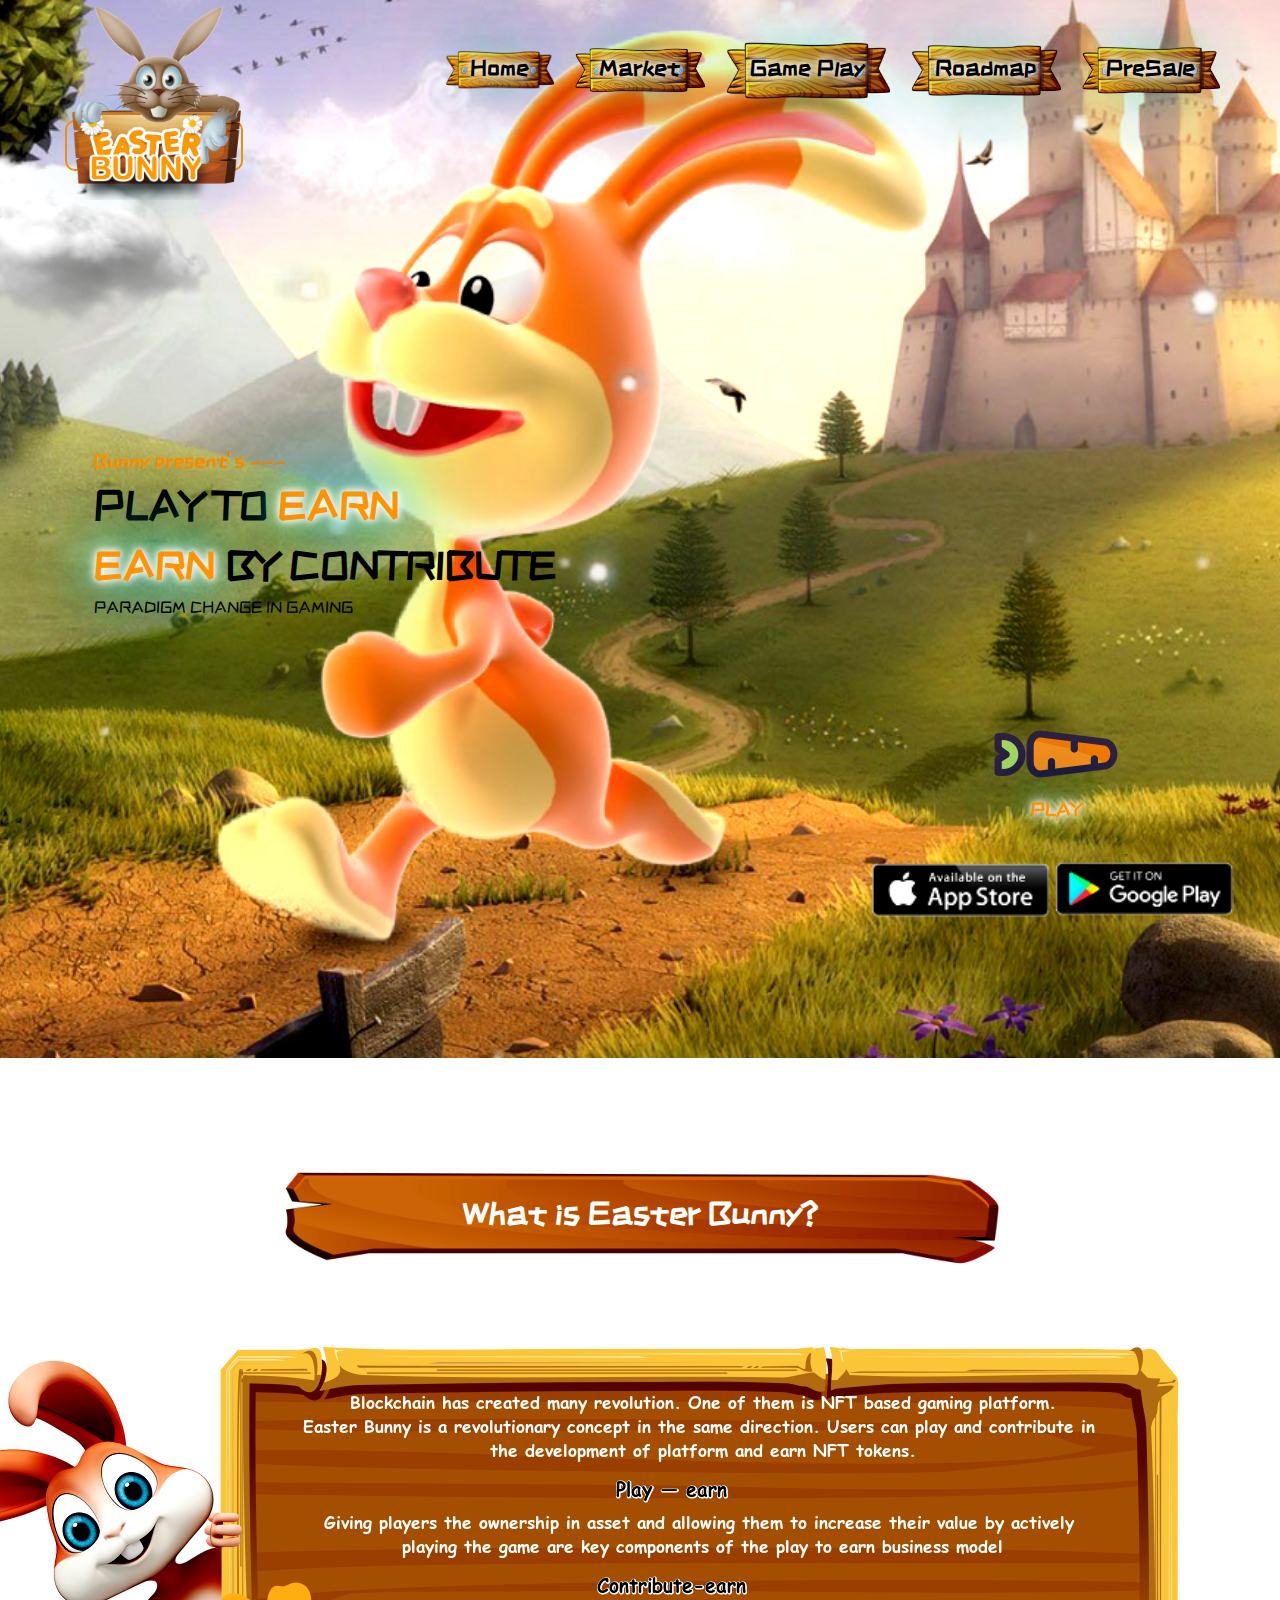
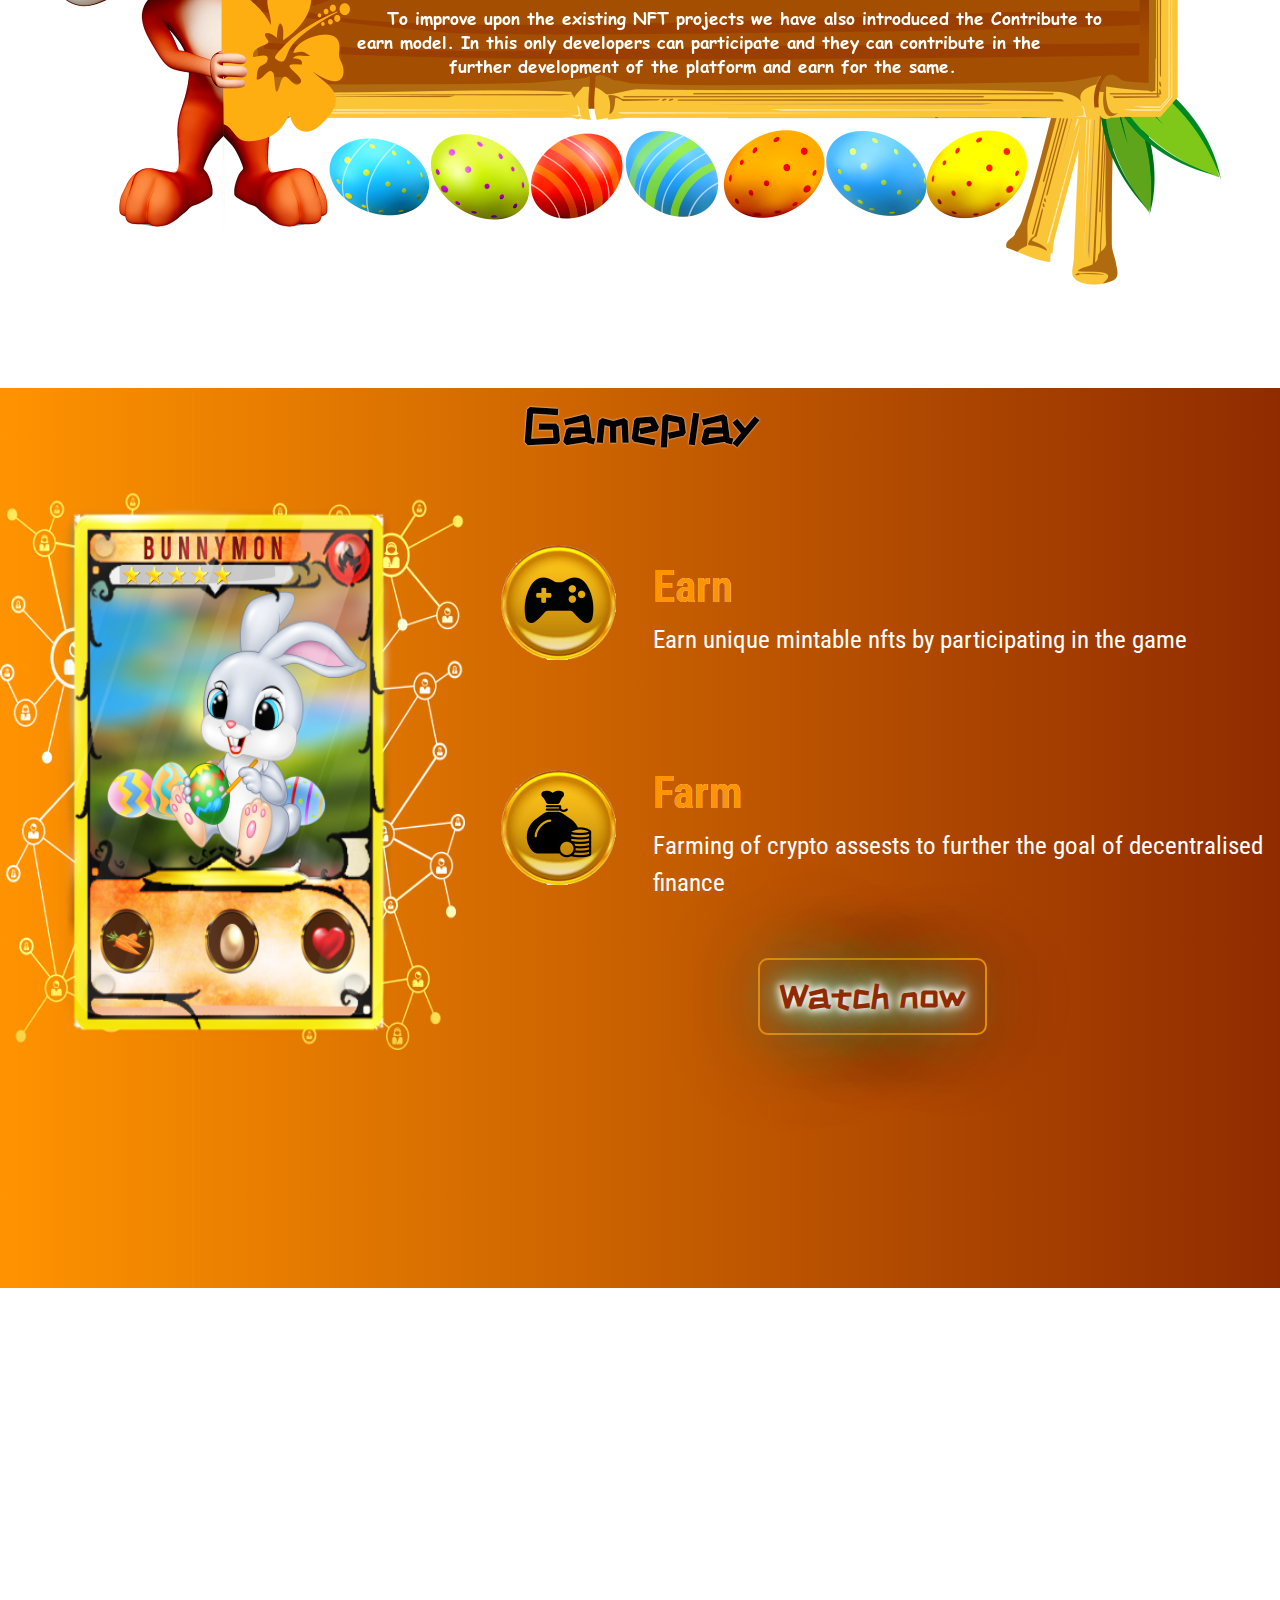
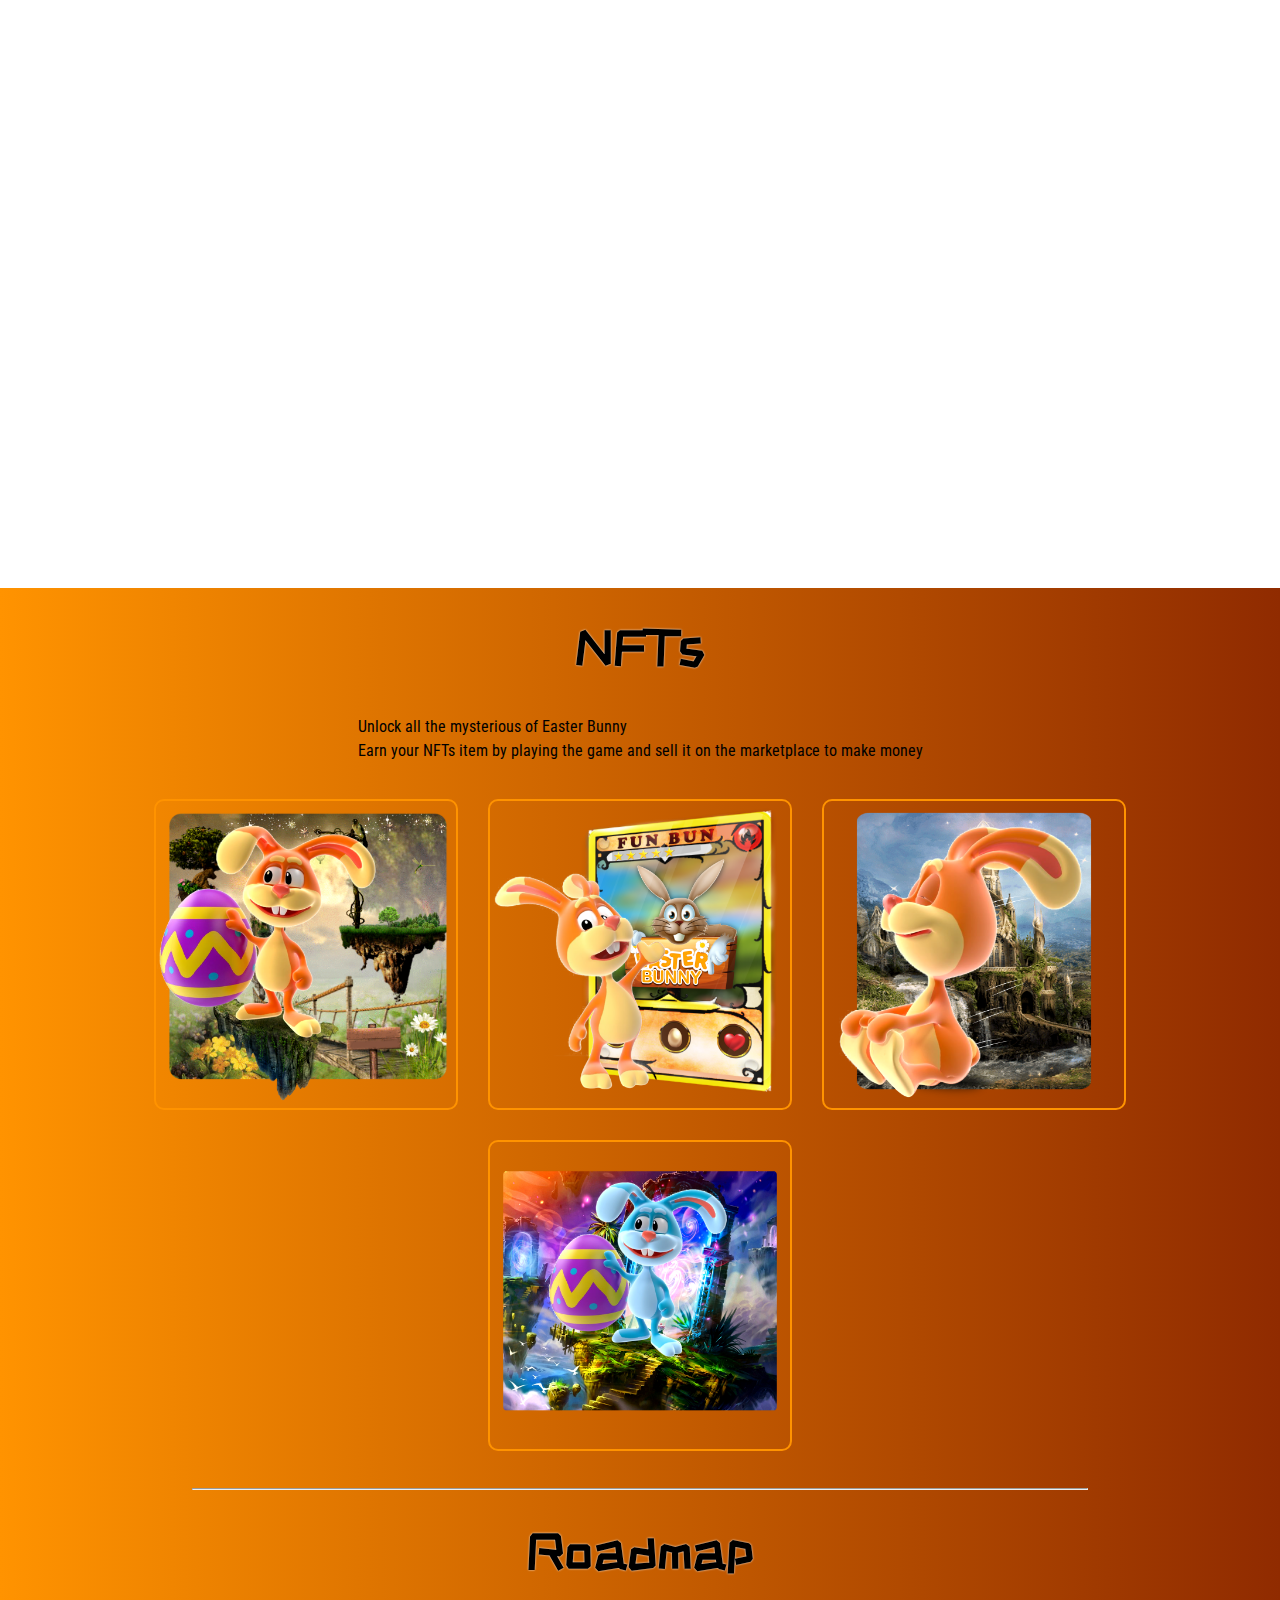
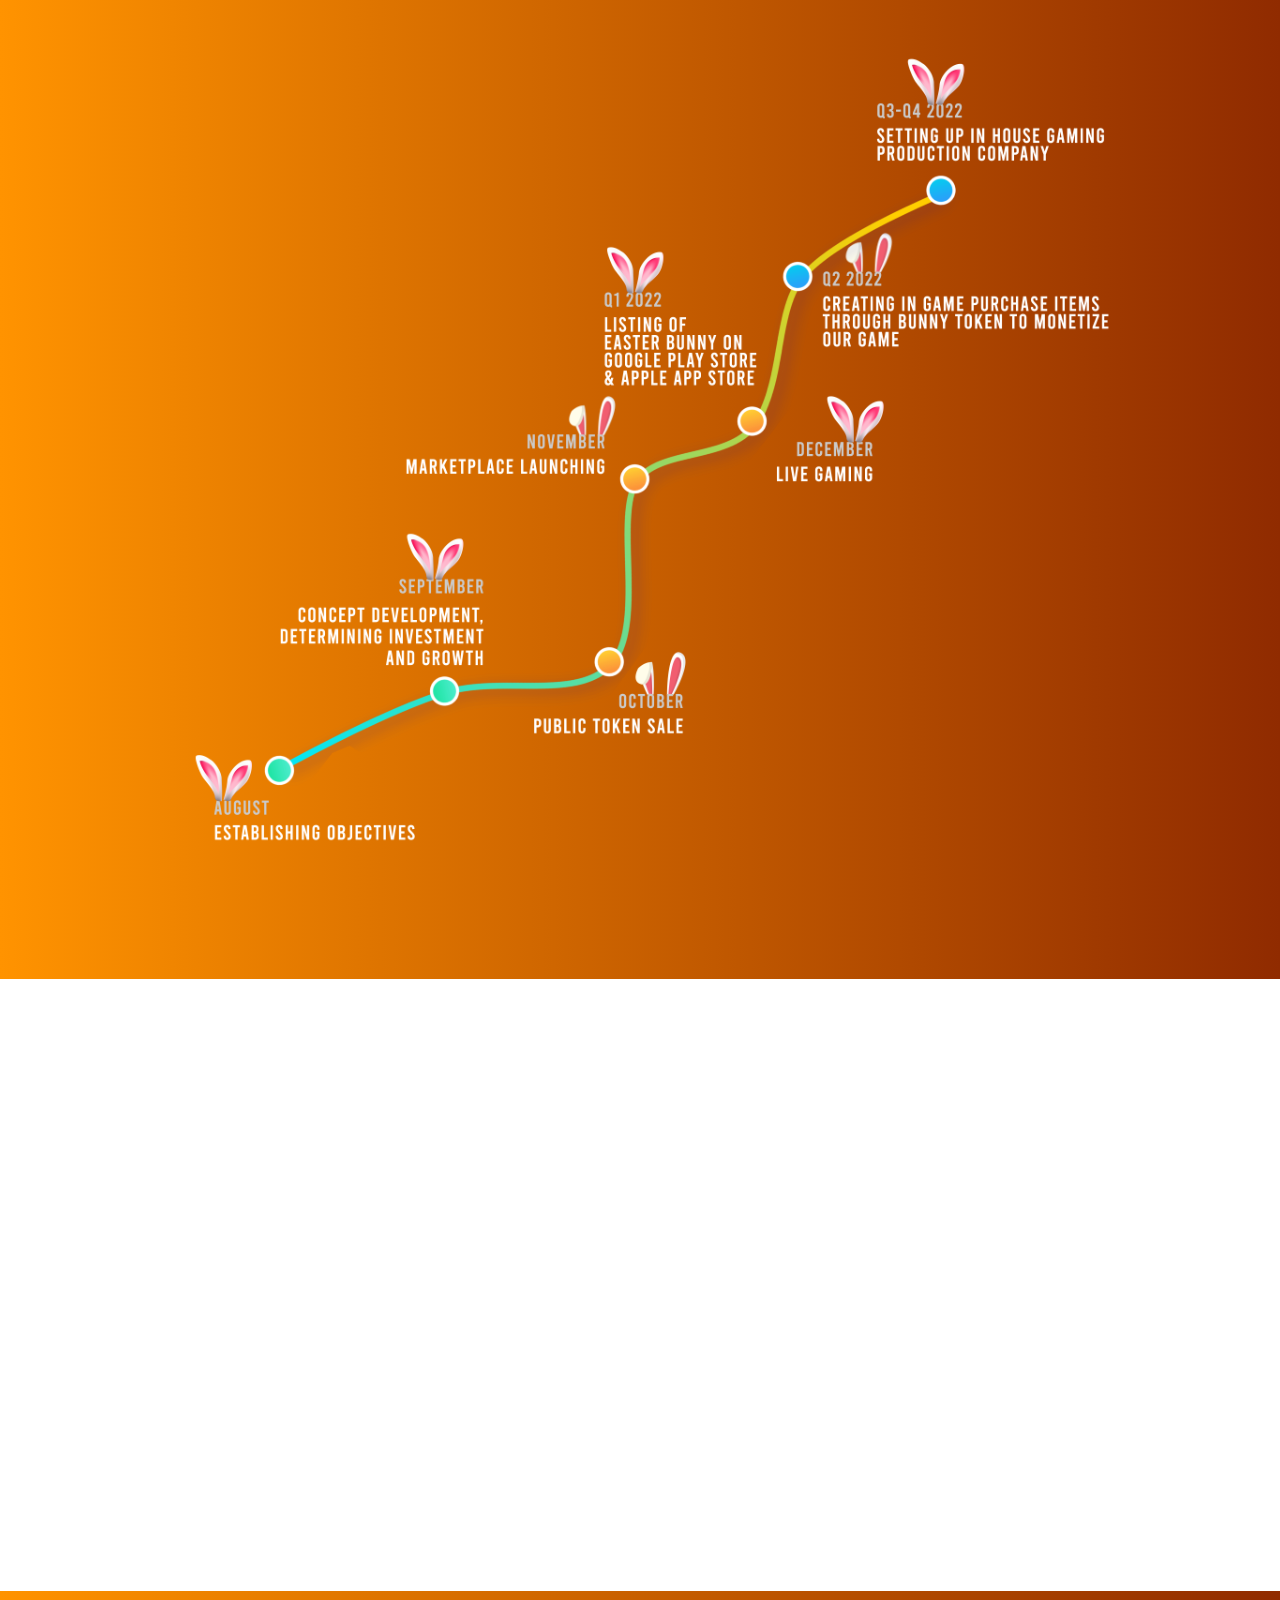
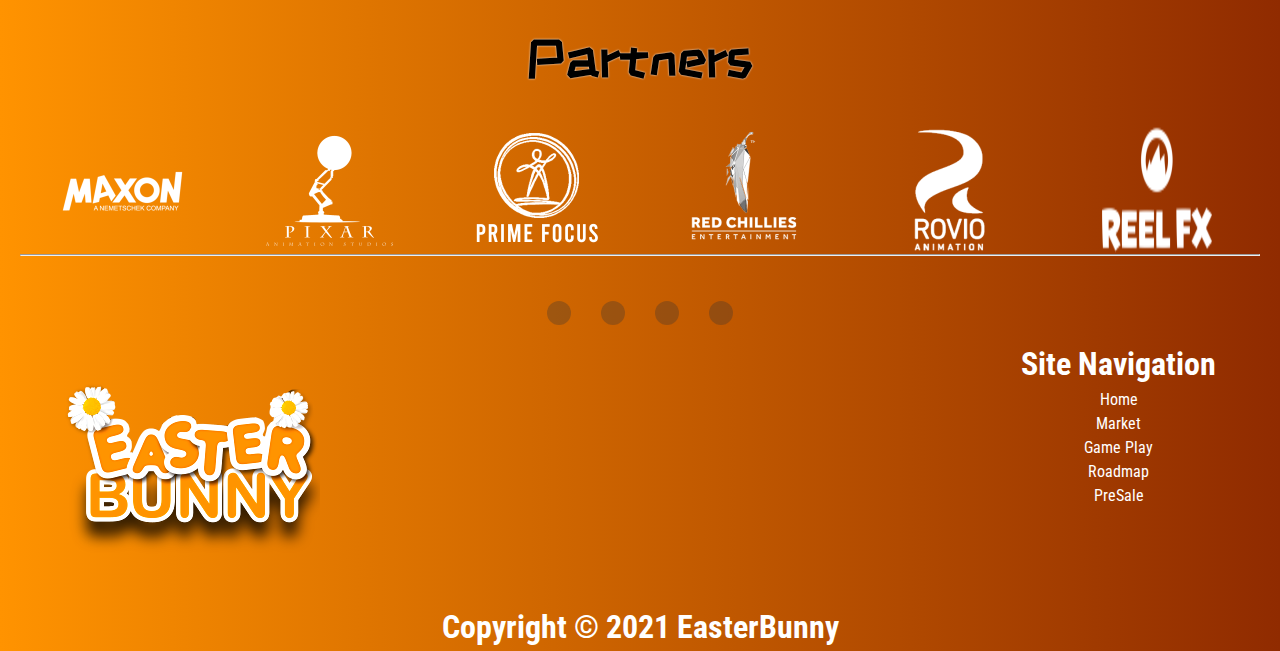
==== index.html @ 3f5f2f26 "video ilnk" ====
<!DOCTYPE html>
<html lang="en">
  <head>
    <meta charset="UTF-8" />
    <meta http-equiv="X-UA-Compatible" content="IE=edge" />
    <meta name="viewport" content="width=device-width, initial-scale=1.0" />
    <title>Easter Bunny | easterbunny.game</title>
    <link
      rel="stylesheet"
      href="https://cdnjs.cloudflare.com/ajax/libs/font-awesome/5.14.0/css/all.min.css"
      integrity="sha512-1PKOgIY59xJ8Co8+NE6FZ+LOAZKjy+KY8iq0G4B3CyeY6wYHN3yt9PW0XpSriVlkMXe40PTKnXrLnZ9+fkDaog=="
      crossorigin="anonymous"
    />
    <link
      rel="shortcut icon"
      href="./img/logo/32x32 new.png"
      type="image/x-icon"
    />
    <link rel="stylesheet" href="./css/style.css?v=1.0.0.7" />
    <link rel="stylesheet" href="./css/sliderstyle.css?v=1.0.5" />
    <!-- <link
      rel="stylesheet"
      href="https://cdnjs.cloudflare.com/ajax/libs/slick-carousel/1.6.0/slick.min.css"
    /> -->
  </head>
  <body>
    <!-- <header> -->

    <div class="video-popup-1" id="video-popup">
      <!-- <video id="trail-video" width="100%" height="100%" controls>
        <source
          src="https://res.cloudinary.com/easterbunny/video/upload/v1631270429/easter%20bunny%20img/img/Trailer_With_Music-1_cg387u.mp4"
          type="video/mp4"
        />
  
        Your browser does not support the video tag.
      </video> -->
      <iframe
        width="800"
        height="450"
        src="https://www.youtube.com/embed/wCvYuS9Nz1E"
        title="YouTube video player"
        frameborder="0"
        allow="accelerometer; autoplay; clipboard-write; encrypted-media; gyroscope; picture-in-picture"
        allowfullscreen
      ></iframe>
      <div class="close" onclick="closevideo()">x</div>
    </div>
    <header class="bg-img">
      <div class="container-fluid">
        <div id="navbar" class="navbar top">
          <h1 class="logo">
            <a href="index.html" style="color: transparent">
              <span class="text-primary"></span>EASTER BUNNY
              <img src="./img/logo/256x256 new.png" alt="EASTER BUNNY" />
            </a>
          </h1>
          <a href="javascript:void(0);" class="nav-open" onclick="navswitch()">
            <i id="fa-bars" class="fa fa-bars fa-2x"></i>
            <i id="fa-times" class="fas fa-times fa-2x"></i>
          </a>

          <nav id="nav">
            <ul>
              <li>
                <img
                  class="btn-img-fix"
                  src="./img/Button  256x128.png"
                  alt=""
                />
                <a href="#home">Home</a>
              </li>
              <li>
                <img
                  class="btn-img-fix"
                  src="./img/Button  256x128.png"
                  alt=""
                /><a href="#market" onclick="startsoon()">Market</a>
              </li>
              <li>
                <img
                  class="btn-img-fix"
                  src="./img/Button  256x128.png"
                  alt=""
                />
                <a href="#gameplay">Game Play</a>
              </li>
              <li>
                <img
                  class="btn-img-fix"
                  src="./img/Button  256x128.png"
                  alt=""
                /><a href="#roadmap">Roadmap</a>
              </li>
              <li>
                <img
                  class="btn-img-fix"
                  src="./img/Button  256x128.png"
                  alt=""
                /><a href="#presale" onclick="startsoon()">PreSale</a>
              </li>
            </ul>
          </nav>
          <div class="wallet-btn" id="wallet-btn" onclick="startsoon()">
            <div class="btn">Connect Wallet</div>
          </div>
        </div>
      </div>

      <div class="hero">
        <div class="row hero-row">
          <div class="left-hero">
            <h3>Bunny present' s ---</h3>
            <h1>
              Play to
              <span class="glow">earn</span>
            </h1>
            <h1>
              <span class="glow">earn</span>
              by Contribute
            </h1>
            <p>Paradigm change in gaming</p>
          </div>
          <div class="right-hero col" onclick="startsoon()">
            <div class="hero-btn btn-s glow">
              <img class="b-effect" src="./img/gajar button4.png" alt="" />
              <h3 class="b-effect-text">PLAY</h3>
            </div>
          </div>
        </div>
        <div class="sponsors"></div>
      </div>
    </header>
    <main>
      <div class="col nft-display">
        <div class="right-display-container">
          <div class="right-display">
            <h1>What is Easter Bunny?</h1>
          </div>
        </div>

        <div class="left-display-container">
          <img src="./img/bgboard/640x1300.png" alt="" />
          <div class="left-display col m-container">
            <h3>
              Blockchain has created many revolution. One of them is NFT based
              gaming platform. <br />
              Easter Bunny is a revolutionary concept in the same direction.
              Users can play and contribute in the development of platform and
              earn NFT tokens.
            </h3>
            <h2>Play — earn</h2>
            <h3>
              Giving players the ownership in asset and allowing them to
              increase their value by actively playing the game are key
              components of the play to earn business model
            </h3>
            <h2>Contribute-earn</h2>
            <h3>
              To improve upon the existing NFT projects we have also introduced
              the Contribute to earn model. In this only developers can
              participate and they can contribute in the further development of
              the platform and earn for the same.
            </h3>
          </div>
        </div>
      </div>

      <div class="gameplay" id="gameplay">
        <div class="col">
          <h1 class="text-center">Gameplay</h1>

          <div class="row jc-space-center">
            <img src="./img/nft1.png" alt="" class="left-gameplay" />
            <div class="gamerules">
              <div class="card">
                <div class="row ai-center">
                  <div class="icon">
                    <img src="./img/button game.png" alt="" />
                  </div>
                  <div class="col">
                    <div class="heading">Earn</div>
                    <div class="para">
                      Earn unique mintable nfts by participating in the game
                    </div>
                  </div>
                </div>
              </div>
              <div class="card">
                <div class="row ai-center">
                  <div class="icon">
                    <img src="./img/Button money.png" alt="" />
                  </div>
                  <div class="col">
                    <div class="heading">Farm</div>
                    <div class="para">
                      Farming of crypto assests to further the goal of
                      decentralised finance
                    </div>
                  </div>
                </div>
              </div>

              <div class="watch-now-video" onclick="startvideo()">
                <div
                  href="index.html"
                  target="_blank"
                  rel="noopener noreferrer"
                  class="readmore btn"
                >
                  <i class="far fa-play-circle"></i> Watch now
                </div>
              </div>
            </div>
          </div>
        </div>
      </div>
      <div class="bunnyworld">
        <div class="bg-img3"></div>
        <div class="bunnycontent"></div>
        <div class="bunnycontent2"></div>
      </div>

      <div class="bunnyworld slide-row">
        <div class="content">
          <h1 class="text-center">NFTs</h1>
          <p>Unlock all the mysterious of Easter Bunny</p>
          <p>
            Earn your NFTs item by playing the game and sell it on the
            marketplace to make money
          </p>
        </div>
        <div class="slider">
          <div class="slide">
            <div class="slide-card">
              <div class="single-card">
                <img src="./img/bunny gif 512x512.png" alt="" />
                <div class="card-content">
                  <h2>Name: <span>?</span></h2>
                  <h3>Speciality: <span>?</span></h3>
                  <h3>ID: <span>?</span></h3>
                  <h1>Price: <span>?</span></h1>
                </div>
              </div>
              <div class="single-card">
                <img src="./img/sl2.png" alt="" />
                <div class="card-content">
                  <h2>Name: <span>?</span></h2>
                  <h3>Speciality: <span>?</span></h3>
                  <h3>ID: <span>?</span></h3>
                  <h1>Price: <span>?</span></h1>
                </div>
              </div>
              <div class="single-card">
                <img src="./img/512x512 2.png" alt="" />
                <div class="card-content">
                  <h2>Name: <span>?</span></h2>
                  <h3>Speciality: <span>?</span></h3>
                  <h3>ID: <span>?</span></h3>
                  <h1>Price: <span>?</span></h1>
                </div>
              </div>
              <div class="single-card">
                <img src="./img/512x512 nft bunny.png" alt="" />
                <div class="card-content">
                  <h2>Name: <span>?</span></h2>
                  <h3>Speciality: <span>?</span></h3>
                  <h3>ID: <span>?</span></h3>
                  <h1>Price: <span>?</span></h1>
                </div>
              </div>
            </div>
          </div>
        </div>
      </div>

      <div class="roadmap" id="roadmap">
        <hr />
        <br />
        <h1 class="text-center">Roadmap</h1>
        <img src="./img//partner/Roadmap.png" alt="" />
      </div>
    </main>
    <footer>
      <div class="bg-img4"></div>

      <div class="col">
        <div class="partners">
          <h1 class="text-center">Partners</h1>
          <div class="partner-logo">
            <!-- <img src="./img/partner/Animoca 128x128.png" alt="" /> -->
            <!-- <img src="./img/partner/disney 128x128.png" alt="" /> -->
            <!-- <img src="./img/partner/128x128 cartoon network.png" alt="" /> -->
            <img src="./img/partner/128x128 maxon.png" alt="" />
            <img src="./img/partner/128x128 pixar.png" alt="" />
            <img src="./img/partner/128x128 prime focus.png" alt="" />
            <img src="./img/partner/128x128 red chillies.png" alt="" />
            <img src="./img/partner/rovio animation 128x128.png" alt="" />
            <img src="./img/partner/reelfx 128x64.png" alt="" />
          </div>
          <hr />
        </div>
        <div class="social-media row">
          <a
            href="https://twitter.com/EasterBunnyNFT"
            target="_blank"
            rel="noopener noreferrer"
            ><i class="fab fa-2x fa-twitter"></i
          ></a>
          <a
            href="https://t.me/joinchat/ZpvEsgDvkIthYmNh"
            target="_blank"
            rel="noopener noreferrer"
            ><i class="fab fa-2x fa-telegram-plane"></i
          ></a>
          <a
            href="https://github.com/BunnyEaster"
            target="_blank"
            rel="noopener noreferrer"
            ><i class="fab fa-2x fa-github-alt"></i
          ></a>
          <a
            href="https://medium.com/@easterbunnynft"
            target="_blank"
            rel="noopener noreferrer"
            ><i class="fab fa-2x fa-medium-m"></i
          ></a>
        </div>
        <div class="row footer-row">
          <div class="logo-footer">
            <img src="./img/logo/256x256 text.png" alt="" />
          </div>
          <div class="navigation-links">
            <h1>Site Navigation</h1>
            <ul class="col-nav">
              <li>
                <a href="#home">Home</a>
              </li>
              <li><a href="#market">Market</a></li>
              <li><a href="#gameplay">Game Play</a></li>
              <li><a href="#roadmap">Roadmap</a></li>
              <li><a href="#presale">PreSale</a></li>
            </ul>
          </div>
        </div>

        <div class="copyright">
          <h1>Copyright &copy; 2021 EasterBunny</h1>
        </div>
      </div>
    </footer>
    <div class="preloader">
      <div class="logo">
        <img src="./img/logo/256x256 new.png" alt="EASTER BUNNY" />
      </div>
      <p class="loader"></p>
    </div>
    <div class="coming-soon" id="comingsoon">
      <!-- <div class="img-soon"> -->
      <img src="./img/bgboard/512x148.png" alt="" class="coming-img" />
      <div class="close" id="closesoon" onclick="closeSoon()">x</div>
      <!-- </div> -->
      <h2>COMING SOON</h2>
    </div>

    <script src="https://cdnjs.cloudflare.com/ajax/libs/jquery/3.1.0/jquery.min.js"></script>
    <!-- <script src="https://cdnjs.cloudflare.com/ajax/libs/slick-carousel/1.6.0/slick.min.js"></script> -->
    <script src="./js/main.js"></script>
  </body>
</html>
---- css/style.css ----
@import url("https://fonts.googleapis.com/css2?family=DM+Sans:wght@400;500;700&display=swap");
/* @import url("https://fonts.googleapis.com/css2?family=Allison&display=swap"); */
@import url("https://fonts.googleapis.com/css2?family=ZCOOL+KuaiLe&display=swap");
@import url("https://fonts.googleapis.com/css2?family=Roboto+Condensed:ital,wght@0,300;0,400;0,700;1,300;1,400;1,700&display=swap");
/* @import url("https://fonts.googleapis.com/css2?family=Amatic+SC&display=swap"); */
/* @import url("https://fonts.googleapis.com/css2?family=Rampart+One&display=swap"); */
:root {
  --text1: #2b2a29;
  --bgtext1: rgb(230, 0, 122);
  --bgwhite: white;
  --text-black: #2b2a29;
  --dark-purple: #320a28ff;
  --red-purple: #e6007aff;
  --rosewood: #540804ff;
  --usafa-blue: #26547cff;
  --usafa-blue-light: #306390ff;
  --cambridge-blue: #a2c5acff;
  --light-gray: #d3d5d4ff;
  --sea-green-crayola: rgb(35, 240, 199);
  --header-bg: white;
  --text-color: #333;
  --btn: #ff9300;
  --btn-hover: #902b00;
  --bs-font-sans-serif: system-ui, -apple-system, "Segoe UI", Roboto,
    "Helvetica Neue", Arial, "Noto Sans", "Liberation Sans", sans-serif,
    "Apple Color Emoji", "Segoe UI Emoji", "Segoe UI Symbol", "Noto Color Emoji";
  --bs-font-monospace: SFMono-Regular, Menlo, Monaco, Consolas,
    "Liberation Mono", "Courier New", monospace;
}
html {
  font-family: "Helvetica Neue", Helvetica, Arial, sans-serif;
  font-family: "Roboto Condensed", sans-serif;
  font-size: 16px;
  line-height: 1.5;
  /* color: #545454; */
}
::-moz-selection {
  background: #00ffce;
}

::selection {
  background: #00ffce;
}

* {
  box-sizing: border-box;
  padding: 0;
  margin: 0;
}
ul {
  list-style: none;
}

a {
  text-decoration: none;
}

html {
  scroll-behavior: smooth;
  /* overflow-y: scroll; */
  /* overflow-x: hidden; */
}
body {
  margin: 0;
  font-family: var(--bs-font-sans-serif);
  font-family: "DM Sans", sans-serif;
  font-family: "Helvetica Neue", Helvetica, Arial, sans-serif;
  font-family: "Roboto Condensed", sans-serif;
  position: relative;
  /* overflow-x: hidden; */
}

.preloader {
  display: flex;
  position: fixed;
  top: 0;
  left: 0;
  width: 100vw;
  height: 100vh;
  z-index: 1000;
  background-color: #000000;
  flex-direction: column;
  justify-content: center;
  align-items: center;
}
.preloader p {
  color: var(--btn);
  /* animation: mymove 1s infinite; */
}
.loader {
  color: #ffffff;
  font-size: 20px;
  margin: 100px auto;
  width: 1em;
  height: 1em;
  border-radius: 50%;
  position: relative;
  text-indent: -9999em;
  -webkit-animation: load4 1.3s infinite linear;
  animation: load4 1.3s infinite linear;
  -webkit-transform: translateZ(0);
  -ms-transform: translateZ(0);
  transform: translateZ(0);
}
@-webkit-keyframes load4 {
  0%,
  100% {
    box-shadow: 0 -3em 0 0.2em, 2em -2em 0 0em, 3em 0 0 -1em, 2em 2em 0 -1em,
      0 3em 0 -1em, -2em 2em 0 -1em, -3em 0 0 -1em, -2em -2em 0 0;
  }
  12.5% {
    box-shadow: 0 -3em 0 0, 2em -2em 0 0.2em, 3em 0 0 0, 2em 2em 0 -1em,
      0 3em 0 -1em, -2em 2em 0 -1em, -3em 0 0 -1em, -2em -2em 0 -1em;
  }
  25% {
    box-shadow: 0 -3em 0 -0.5em, 2em -2em 0 0, 3em 0 0 0.2em, 2em 2em 0 0,
      0 3em 0 -1em, -2em 2em 0 -1em, -3em 0 0 -1em, -2em -2em 0 -1em;
  }
  37.5% {
    box-shadow: 0 -3em 0 -1em, 2em -2em 0 -1em, 3em 0em 0 0, 2em 2em 0 0.2em,
      0 3em 0 0em, -2em 2em 0 -1em, -3em 0em 0 -1em, -2em -2em 0 -1em;
  }
  50% {
    box-shadow: 0 -3em 0 -1em, 2em -2em 0 -1em, 3em 0 0 -1em, 2em 2em 0 0em,
      0 3em 0 0.2em, -2em 2em 0 0, -3em 0em 0 -1em, -2em -2em 0 -1em;
  }
  62.5% {
    box-shadow: 0 -3em 0 -1em, 2em -2em 0 -1em, 3em 0 0 -1em, 2em 2em 0 -1em,
      0 3em 0 0, -2em 2em 0 0.2em, -3em 0 0 0, -2em -2em 0 -1em;
  }
  75% {
    box-shadow: 0em -3em 0 -1em, 2em -2em 0 -1em, 3em 0em 0 -1em, 2em 2em 0 -1em,
      0 3em 0 -1em, -2em 2em 0 0, -3em 0em 0 0.2em, -2em -2em 0 0;
  }
  87.5% {
    box-shadow: 0em -3em 0 0, 2em -2em 0 -1em, 3em 0 0 -1em, 2em 2em 0 -1em,
      0 3em 0 -1em, -2em 2em 0 0, -3em 0em 0 0, -2em -2em 0 0.2em;
  }
}
@keyframes load4 {
  0%,
  100% {
    box-shadow: 0 -3em 0 0.2em, 2em -2em 0 0em, 3em 0 0 -1em, 2em 2em 0 -1em,
      0 3em 0 -1em, -2em 2em 0 -1em, -3em 0 0 -1em, -2em -2em 0 0;
  }
  12.5% {
    box-shadow: 0 -3em 0 0, 2em -2em 0 0.2em, 3em 0 0 0, 2em 2em 0 -1em,
      0 3em 0 -1em, -2em 2em 0 -1em, -3em 0 0 -1em, -2em -2em 0 -1em;
  }
  25% {
    box-shadow: 0 -3em 0 -0.5em, 2em -2em 0 0, 3em 0 0 0.2em, 2em 2em 0 0,
      0 3em 0 -1em, -2em 2em 0 -1em, -3em 0 0 -1em, -2em -2em 0 -1em;
  }
  37.5% {
    box-shadow: 0 -3em 0 -1em, 2em -2em 0 -1em, 3em 0em 0 0, 2em 2em 0 0.2em,
      0 3em 0 0em, -2em 2em 0 -1em, -3em 0em 0 -1em, -2em -2em 0 -1em;
  }
  50% {
    box-shadow: 0 -3em 0 -1em, 2em -2em 0 -1em, 3em 0 0 -1em, 2em 2em 0 0em,
      0 3em 0 0.2em, -2em 2em 0 0, -3em 0em 0 -1em, -2em -2em 0 -1em;
  }
  62.5% {
    box-shadow: 0 -3em 0 -1em, 2em -2em 0 -1em, 3em 0 0 -1em, 2em 2em 0 -1em,
      0 3em 0 0, -2em 2em 0 0.2em, -3em 0 0 0, -2em -2em 0 -1em;
  }
  75% {
    box-shadow: 0em -3em 0 -1em, 2em -2em 0 -1em, 3em 0em 0 -1em, 2em 2em 0 -1em,
      0 3em 0 -1em, -2em 2em 0 0, -3em 0em 0 0.2em, -2em -2em 0 0;
  }
  87.5% {
    box-shadow: 0em -3em 0 0, 2em -2em 0 -1em, 3em 0 0 -1em, 2em 2em 0 -1em,
      0 3em 0 -1em, -2em 2em 0 0, -3em 0em 0 0, -2em -2em 0 0.2em;
  }
}

/* 
.preloader .bar-pre {
  position: relative;
  height: 2px;
  width: 500px;
  margin: 0 auto;
  background: #fff;
  margin-top: 150px;
}

.preloader .circle-pre {
  position: absolute;
  top: -30px;
  margin-left: -30px;
  height: 60px;
  width: 60px;
  left: 0;
  background: #fff;
  border-radius: 30%;
  -webkit-animation: move 5s infinite;
}

.preloader p {
  position: absolute;
  top: -35px;
  right: -85px;
  text-transform: uppercase;
  color: #347fc3;
  font-family: helvetica, sans-serif;
  font-weight: bold;
}

@-webkit-keyframes move {
  0% {
    left: 0;
  }
  50% {
    left: 100%;
    -webkit-transform: rotate(450deg);
    width: 150px;
    height: 150px;
  }
  75% {
    left: 100%;
    -webkit-transform: rotate(450deg);
    width: 150px;
    height: 150px;
  }
  100 {
    right: 100%;
  }
} */
.bg-img {
  background: url("../img/1280x720\ bunny.jpg");
  /* background: url("../img/1280X720\ Bunny-1.gif"); */
  background-repeat: no-repeat;
  background-size: cover;
  background-position: top;
  background-attachment: scroll;
}
.fix-search {
  background-attachment: fixed;
  background-position: bottom;
}

.container-fluid {
  padding: 0 50px;
  width: 100%;
  margin-right: auto;
  margin-left: auto;
  position: relative;
}
.navbar {
  display: flex;
  align-items: center;
  justify-content: space-between;
  color: var(--text-color);
  width: 100%;
  top: 0px;
  padding: 32px 0;
  transition: 0.5s;
  z-index: 12;
  flex-wrap: wrap;
}

.navbar a {
  color: var(--text-color);
}

.navbar nav a {
  color: var(--text-color);
  padding: 10px 20px;
  margin: 0 5px;
}

.navbar ul {
  display: flex;
  flex-wrap: wrap;
  position: relative;
  z-index: 39;
}
.navbar ul li {
  margin: 10px;
  position: relative;
  display: flex;
  align-items: center;
}
.navbar ul a {
  font-size: 22px;
  font-weight: 600;
  font-family: "ZCOOL KuaiLe", cursive;
  color: black;
  z-index: 41;
  position: relative;
  text-shadow: 0 0 7px #fff, 0 0 10px #fff, 0 0 21px #fff, 0 0 42px #0fa,
    0 0 82px #00f, 0 0 92px #0fa, 0 0 102px #0fa, 0 0 151px #000;
}
.btn-img {
  background: url("../img/Button  256x128.png") no-repeat center center/cover;
  z-index: 50;
}
.btn-img-fix {
  position: absolute;
  width: 100%;
  height: fit-content;
  z-index: 40;
  margin: auto;
}
.navbar nav a:hover {
  color: var(--btn);
}
.navbar .logo {
  font-weight: 700;
  font-family: "DM Sans", sans-serif;
}

.navbar .logo a:hover {
  border: var(--primary-color) 2px solid;
  border-radius: 5px;
  margin-left: -2px;
}
.logo img {
  position: absolute;
  height: 200px;
  width: 200px;
  top: 0;
  left: 55px;
  z-index: 1;
  /* -webkit-transform: rotate(315deg);
  -moz-transform: rotate(315deg);
  -ms-transform: rotate(315deg);
  -o-transform: rotate(315deg);
  transform: rotate(315deg); */
  animation: logomove 5s infinite;
}
@keyframes logomove {
  0% {
    -webkit-transform: rotate(-45deg);
    -moz-transform: rotate(-45deg);
    -ms-transform: rotate(-45deg);
    -o-transform: rotate(-45deg);
    transform: rotate(-45deg);
  }
  /* 25% {
    -webkit-transform: rotate(360deg);
    -moz-transform: rotate(360deg);
    -ms-transform: rotate(360deg);
    -o-transform: rotate(360deg);
    transform: rotate(360deg);
  } */
  50% {
    -webkit-transform: rotate(45deg);
    -moz-transform: rotate(45deg);
    -ms-transform: rotate(45deg);
    -o-transform: rotate(45deg);
    transform: rotate(45deg);
  }
  /* 75% {
    -webkit-transform: rotate(0);
    -moz-transform: rotate(0);
    -ms-transform: rotate(0);
    -o-transform: rotate(0);
    transform: rotate(0);
  } */
  100% {
    -webkit-transform: rotate(-45deg);
    -moz-transform: rotate(-45deg);
    -ms-transform: rotate(-45deg);
    -o-transform: rotate(-45deg);
    transform: rotate(-45deg);
  }
}
/* @keyframes logomove {
  0% {
    width: 200px;
    height: 200px;
  }
  50% {
    width: 210px;
    height: 210px;
  }
  100% {
    width: 200px;
    height: 200px;
  }
} */

/* Search box */
.input-main {
  position: relative;
}
.input-main .input {
  width: 320px;
  padding-right: 52px;
  position: relative;
  border: solid 4px white;
}

.input-main .search-icon {
  position: absolute;
  right: 24px;
  top: 50%;
  transform: translateY(-50%);
}
.input {
  padding: 10px 24px;
  border-radius: 16px;
  background-color: transparent;
  font-size: 16px;
  line-height: 32px;
  font-family: "DMSans-Bold";
  color: #000000;
  border: none;
  transition: 0.2s;
}

/* Search box End */
.wallet-btn {
  font-size: 18px;
  font-weight: 500;
  font-family: "DM Sans", sans-serif;
}

/* .btn {
  padding: 10px 20px;
  background-color: var(--btn);
  color: white;
  font-weight: 500;
  border-radius: 10px;
  margin: 15px;
  text-align: center;
  cursor: pointer;
  width: fit-content;
} */
.btn {
  padding: 10px 20px;
  border: 2px solid var(--btn);
  color: white;
  font-weight: 700;
  border-radius: 10px;
  color: var(--btn-hover);
  margin: 15px;
  text-align: center;
  cursor: pointer;
  width: fit-content;
  font-family: "ZCOOL KuaiLe", cursive;
  background-color: #00000001;
  text-shadow: 0 0 7px #fff, 0 0 10px #fff, 0 0 21px #fff, 0 0 42px #0fa,
    0 0 82px #00f, 0 0 92px #0fa, 0 0 102px #0fa, 0 0 151px #000;
}

.btn:hover {
  background-color: var(--btn-hover);
  color: white;
}

.row {
  display: flex;
  /* flex-wrap: wrap; */
}
.col {
  display: flex;
  flex-direction: column;
}
.jc-space-between {
  justify-content: space-between;
}
.jc-space-center {
  justify-content: center;
}
.ai-center {
  align-items: center;
}
.m-container {
  margin: 0 auto;
  width: 90%;
}
.text-center {
  width: 100%;
  text-align: center;
  color: var(--btn-hover);
}
.hero-row {
  align-items: center;
  justify-content: center;
  min-height: 70vh;
  width: 100%;
}
.hero .left-hero,
.hero .right-hero {
  padding: 0 30px;
  /* text-align: center; */
  /* margin: 0 20px 0; */
  /* width: 50%; */
}
.hero .left-hero {
  min-width: 40%;
  width: 65%;
  text-align: left;
  font-family: "ZCOOL KuaiLe", cursive;
}
.left-hero h1,
.left-hero p {
  text-transform: uppercase;
}

.hero .right-hero {
  align-self: flex-end;
  width: 25%;
  align-items: center;
}

.hero h1 {
  font-size: 40px;
}

.hero .left-hero h3 {
  color: var(--btn);
}

.nft-display,
.gameplay {
  height: 100vh;
}

.discovery {
  margin-top: 10vh;
}

.nft-display {
  align-items: center;
  justify-content: center;
  /* min-height: 70vh; */
  width: 100%;
  flex-wrap: wrap;
}

.left-display img {
  margin: 35px;
}
.right-display-container {
  background: url("../img/bgboard/900x120.png") no-repeat center center/contain;
  width: 100%;
  height: fit-content;
  display: flex;
  flex-direction: column;
  align-items: center;
}
.right-display {
  /* width: 50%; */
  margin: 20px 25px;
  /* background-color: var(--btn-hover); */
  border-radius: 10px;
  /* border: solid 10px var(--btn); */
  color: white;
  padding: 0 15px 10px 15px;
  /* font-family: "Allison", cursive; */
  font-family: "ZCOOL KuaiLe", cursive;
  /* font-family: "Amatic SC", cursive; */
  /* font-family: "Rampart One", cursive; */
}

.sponsors {
  /* background-color: rgba(255, 255, 255, 0.288); */
  height: 20vh;
  margin: 30px;
}
/* .nft-display {
  background: url("../img/1024x1024\ 1.jpg") no-repeat center center/cover;
  background-attachment: fixed;
  z-index: -1;
} */

.left-display-container {
  /* background: url("../img/bgboard/1300x640\ new.png") no-repeat center
    center/contain; */
  /* background: url("../img/bgboard/640x1300.png") no-repeat center center/contain; */
  width: 100%;
  height: fit-content;
  display: flex;
  flex-direction: column;
  align-items: center;
}
.left-display-container img {
  margin-right: 10%;
}
.left-display {
  display: none;
}
.nft-display .left-display {
  /* border: 20px solid var(--btn-hover); */
  border-radius: 20px;
  padding: 20px;
  width: 60%;
  width: 50%;
  margin-top: 40px;
  /* background-color: #ffffff; */
  /* background-color: #902b0028; */
  margin: 40px 10px;
  color: var(--btn);
  color: var(--btn-hover);
}
.nft-display .left-display h2 {
  text-align: center;
  color: #000000;
  /* color: white; */
  /* color: white; */
  text-shadow: 2px 2px #ff0000;
  text-shadow: 1px 1px #ffffffa0;
}
.nft-display .left-display h3 {
  color: black;
  color: white;
  /* text-shadow: 0 0 7px #fff, 0 0 10px #fff, 0 0 21px #fff, 0 0 42px #0fa,
    0 0 82px #00f, 0 0 92px #0fa, 0 0 102px #0fa, 0 0 151px #000; */
  /* text-shadow: 0 0 7px #fff, 0 0 10px #fff, 0 0 21px #fff, 0 0 42px #0fa; */
  /* text-shadow: 0 0 7px #fff, 0 0 10px #fff, 0 0 21px #fff; */
}
/* game play */
.content,
.discovery {
  position: relative;
}
.gameplay col {
  display: flex;
  flex-direction: column;
  width: 100%;
}
.gameplay h1 {
  font-size: 50px;
  margin-bottom: 30px;
  text-shadow: 0 0 2px white;
  font-family: "ZCOOL KuaiLe", cursive;
  color: black;
}
.gameplay {
  display: flex;
  flex-direction: column;
  align-items: center;
  height: 100vh;
  background: linear-gradient(90deg, var(--btn) 0%, var(--btn-hover) 100%);
  position: relative;
}

.gamerules {
  display: flex;
  flex-direction: column;
  align-items: center;
}
.gamerules .card {
  margin: 15px 10px;
  width: 100%;
}
.gamerules .card .icon {
  margin: 20px;
  padding: 10px;
}
.gamerules .card .heading {
  font-size: 45px;
  font-weight: 600;
  color: var(--btn);
  text-shadow: 0 0 white;
}

.gamerules .card .para {
  font-size: 25px;
  font-weight: 400;
  color: white;
  /* text-shadow: 0 0 white; */
}

.gamerules .watch-now-video {
  font-size: 35px;
}

.video-popup-1 {
  display: none;
  position: fixed;
  height: fit-content;
  width: fit-content;
  left: 0;
  right: 0;
  top: 0;
  bottom: 0;
  margin: auto auto;
  background: rgba(255, 255, 255, 0.486);
  z-index: 100;
  border: 5px solid white;
  border-radius: 10px;
}
.video-popup-1 .close {
  position: absolute;
  top: -20px;
  right: -15px;
  width: 34px;
  height: 34px;
  display: flex;
  align-items: center;
  justify-content: center;
  color: #fff;
  z-index: 2;
  opacity: 1;
  font-size: 35px;
  background-color: var(--btn);
  border-radius: 100%;
  cursor: pointer;
}

/* gameplay ends */

/* discovery */
.bg-image-2 {
  background: url("../img/roadmap2.png") no-repeat center center/cover;
  width: 100vw;
  height: 65vw;
  top: 0;
  left: 0;
  z-index: -1;
}
.discovery .col {
  position: absolute;
  top: 0;
  left: 0;
}
/* slider */
.slider {
  width: 100%;
}

.slick-dots {
  display: flex;
  justify-content: center;
  margin: 0;
  padding: 1rem 0;
  list-style-type: none;
}
.slick-dots li {
  margin: 0 0.25rem;
}
.slick-dots button {
  display: block;
  width: 1rem;
  height: 1rem;
  padding: 0;
  border: none;
  border-radius: 100%;
  background-color: var(--btn-hover);
  text-indent: -9999px;
}
.slick-dots li.slick-active button {
  background-color: var(--btn);
}

.slide-card {
  display: flex;
  width: 100%;
  justify-content: center;
  flex-wrap: wrap;
}
.single-card {
  border: 2px solid var(--btn);
  border-radius: 10px;
  margin: 15px;
  width: fit-content;
  position: relative;
}
.single-card .card-content {
  display: none;
}
.single-card:hover .card-content {
  display: flex;
  background-color: #902b00;
  border: 2px solid var(--btn);
  border-radius: 10px;
  position: absolute;
  top: 0;
  bottom: 0;
  left: 0;
  right: 0;
  margin: auto;
  /* background-color: #000000; */
  content: "hello world";
  flex-direction: column;
  align-items: center;
  justify-content: center;
}
.card-content h1,
.card-content h2,
.card-content h3 {
  font-family: "ZCOOL KuaiLe", cursive;
  text-shadow: 0 0 2px white;
}

.single-card img {
  height: 300px;
  width: 300px;
}

.slide-row {
  background: linear-gradient(90deg, var(--btn) 0%, var(--btn-hover) 100%);
  display: flex;
  flex-direction: column;
  justify-content: space-evenly;
}
.slide-row h1,
.partners h1,
.roadmap h1 {
  font-size: 50px;
  margin-bottom: 30px;
  text-shadow: 0 0 2px white;
  font-family: "ZCOOL KuaiLe", cursive;
  color: black;
}
.slide-row .content {
  align-self: center;
  margin: 0 auto;
  max-width: 80vw;
}
/* roadmap */
.roadmap {
  width: 100%;
  display: flex;
  flex-direction: column;
  background: linear-gradient(90deg, var(--btn) 0%, var(--btn-hover) 100%);
  align-items: center;
}
.roadmap hr {
  width: 70%;
}
.roadmap img {
  width: 75%;
}
/* footer */
footer {
  /* background-color: var(--btn-hover); */
  /* background: linear-gradient(90deg, var(--btn) 0%, var(--btn-hover) 100%); */

  color: var(--btn);
  color: white;
  min-height: 65vh;
  position: relative;
}
.bg-img4 {
  background: url("../img/easterbunny.jpeg") no-repeat center center/contain;
  /* background: url("../img/bg3.jpeg") no-repeat center center/contain; */
  width: 100%;
  height: 68vh;
  /* opacity: 0.3; */
  /* position: absolute; */
  background-attachment: fixed;
  top: 0;
  left: 0;
  z-index: -1;
}

footer .copyright {
  text-align: center;
}
footer .col {
  width: 100%;
  /* height: 65vh; */
  align-items: center;
  /* justify-content: center; */
  justify-content: space-between;
  background: linear-gradient(90deg, var(--btn) 0%, var(--btn-hover) 100%);
}
footer .img-logo {
  margin: 15px;
}
footer .social-media a {
  margin: 15px;
  color: white;
  padding: 12px;
  background-color: #33333350;
  /* border: 2px solid var(--btn); */
  border-radius: 50%;
  text-align: center;
}
.footer-row {
  width: 90%;
  margin: 0 auto;
  justify-content: space-between;
}

.navigation-links {
  align-self: flex-start;
  /* margin-left: 40px; */
  text-align: center;
}
.navigation-links a,
.navigation-links h1 {
  color: #ffffff;
}
.partners {
  width: 100%;
  padding: 20px;
  margin: 10px;
}
.partner-logo {
  display: flex;
  width: 100%;
  justify-content: space-around;
  flex-wrap: wrap;
}

/* Footer end */
.col-nav {
  display: flex;
  flex-direction: column;
}

/* bunny world */
.bunnyworld {
  position: relative;
  min-height: 100vh;
}
.bunnycontent {
  position: absolute;
  top: 0;
  text-align: center;
  width: 100%;
  margin: 0 auto;
  padding: 15px;
}
.bunnycontent2 {
  position: absolute;
  top: 25%;
}
.bunnycontent2 p {
  width: 50%;
  /* margin: 0 auto; */
  padding: 15px;
  margin-left: 50px;
}
.bunnycontent h1 {
  color: var(--btn-hover);
}
.bg-img3 {
  /* background: url("../img/easterbunny.jpeg") no-repeat center center/contain; */
  background: url("../img/bg3.jpeg") no-repeat center center/contain;
  width: 100%;
  height: 50vw;
  /* opacity: 0.3; */
  /* position: absolute; */
  background-attachment: fixed;
  top: 0;
  left: 0;
  z-index: -1;
}

.gameplay img {
  max-width: 100vw;
  overflow-x: hidden;
}
.glow {
  color: var(--btn);
  text-shadow: 0 0 7px #fff, 0 0 10px #fff, 0 0 21px #fff, 0 0 42px #0fa,
    0 0 82px #00f, 0 0 92px #0fa, 0 0 102px #0fa, 0 0 151px #000;
}
.btn-s {
  padding: 10px 20px;
  /* border: 2px solid var(--btn); */
  /* background-color: var(--btn); */
  /* color: black; */
  font-weight: 500;
  border-radius: 10px;
  margin: 15px;
  text-align: center;
  cursor: pointer;
  width: fit-content;
}
.btn-s:hover {
  color: var(--btn-hover);
  text-shadow: 0 0 7px #fff, 0 0 10px #fff, 0 0 21px #fff, 0 0 42px #0fa,
    0 0 82px #00f, 0 0 92px #0fa, 0 0 102px #0fa, 0 0 151px #000;
}
.b-effect {
  animation: mymove 1s infinite;
  width: 128px;
  height: 68px;
}

/* 1.17em; */
@keyframes mymove {
  0% {
    width: 100px;
    height: 54px;
  }
  50% {
    width: 105px;
    height: 57px;
  }
  100% {
    width: 100px;
    height: 54px;
  }
}
.b-effect-text {
  animation: mymovetext 1s infinite;
  font-size: 1.17em;
  /* position: absolute; */
  font-family: "ZCOOL KuaiLe", cursive;
}
@keyframes mymovetext {
  0% {
    font-size: 1.17em;
  }
  50% {
    font-size: 1.3em;
  }
  100% {
    font-size: 1.17em;
  }
}

.nav-open {
  display: none;
  /* position: absolute; */
  right: 10px;
  top: 15px;
  color: var(--btn-hover) !important;
}
.fa-times {
  display: none;
}

.coming-soon {
  position: absolute;
  display: none;
  position: fixed;
  height: fit-content;
  width: 20vw;
  width: 400px;
  height: 150px;
  left: 0;
  right: 0;
  top: 0;
  bottom: 0;
  margin: auto auto;
  z-index: 100;
  flex-direction: column;
  justify-content: center;
  align-items: center;
}
.coming-soon img {
  position: absolute;
  width: fit-content;
  height: fit-content;
  width: 400px;
  height: 150px;
  z-index: -1;
  margin: auto;
}
.coming-soon h2 {
  color: var(--btn);
  text-shadow: 0 0 7px #fff, 0 0 10px #fff, 0 0 21px #fff, 0 0 42px #0fa,
    0 0 82px #00f, 0 0 92px #0fa, 0 0 102px #0fa, 0 0 151px #000;
}
.coming-soon .close {
  position: absolute;
  top: 0;
  bottom: 0;
  margin: auto 0;
  right: 10%;
  width: 34px;
  height: 34px;
  display: flex;
  align-items: center;
  justify-content: center;
  color: #000000;
  z-index: 2;
  font-size: 35px;
  border-radius: 100%;
  cursor: pointer;
  box-shadow: 0 3px 10px rgb(0 0 0);
}

/* Mobile reponsive design /////////////////////////////////////////////////// */
@media (max-width: 768px) {
  .gameplay .row {
    flex-wrap: wrap;
  }

  .bg-img {
    background: url("../img/720x1280\ bunny.jpg");
    background-repeat: no-repeat;
    background-size: cover;
    background-position: top;
    background-attachment: scroll;
    background-size: 100vw 100vh;
  }
  .wallet-btn,
  nav {
    display: none;
    z-index: 2;
  }
  .nav-open {
    display: block;
  }
  .navbar ul {
    flex-direction: column;
    margin: auto;
    width: 100%;
    align-items: center;
  }
  .navbar ul li {
    margin: 10px;
    text-shadow: 0 0 7px #fff, 0 0 10px #fff, 0 0 21px #fff, 0 0 42px #0fa,
      0 0 82px #00f, 0 0 92px #0fa, 0 0 102px #0fa, 0 0 151px #000;
  }

  .logo img {
    position: absolute;
    height: 128px;
    width: 128px;
    top: 0;
    left: 20px;
    z-index: 1;
  }
  nav {
    height: 80vh;
    width: 100vw;
  }
  .wallet-btn {
    position: absolute;
    bottom: 0;
    align-self: center;
    margin: 0 auto 20px auto;
  }
  .hero-row {
    width: 100vw;
    flex-direction: column;
  }
  .hero .left-hero,
  .hero .right-hero {
    width: unset;
  }
  .left-hero h1 {
    font-size: 32px;
  }
  .left-hero h3 {
    font-size: 14px;
  }
  .left-hero p {
    font-size: 10px;
  }
  .right-display h1 {
    font-size: 20px;
  }

  .nft-display .left-display {
    width: unset;
    margin: 40px 10px;
    text-align: justify;
  }
  .gamerules,
  .discovery {
    display: flex;
    flex-direction: column;
    text-align: center;
    align-items: center;
  }
  .gameplay .row {
    align-items: center;
    justify-content: center;
  }

  /* slider */
  .slide-card {
    flex-direction: column;
    align-items: center;
  }
  .bunnyworld {
    margin: unset;
    position: relative;
    min-height: fit-content;
  }
  .bg-img4 {
    height: 30vh;
  }
  footer .col {
    height: unset;
  }
  .footer-row {
    flex-direction: column;
    align-items: center;
  }
  .navigation-links {
    align-self: unset;
  }
  .left-display-container {
    background: url("../img/bgboard/1280x720.png") no-repeat center center/cover;
    width: 100%;
    height: fit-content;
    display: flex;
    flex-direction: column;
    align-items: center;
  }
  .left-display {
    display: block;
  }
  .left-display-container img {
    display: none;
  }
  .right-display-container {
    background: url("../img/bgboard/512x148.png") no-repeat center
      center/contain;
    width: 100%;
    height: fit-content;
    display: flex;
    flex-direction: column;
    align-items: center;
  }
  .nft-display,
  .gameplay {
    height: fit-content;
    padding: 20px 0;
  }
  .coming-soon {
    width: 80vw;
    height: 150px;
  }
  .coming-soon img {
    width: 80vw;
    height: 150px;
  }
  .roadmap img {
    width: 100%;
  }
  iframe {
    width: 95vw;
    height: 168vw;
  }
}
---- css/sliderstyle.css ----
/* bounce svg */
/* 
.container {
  width: 100%;
  text-align: center;
  margin-top: 25vh;
} */
/* 
.circle {
  stroke: #f8aa28;
  stroke-dasharray: 650;
  stroke-dashoffset: 650;
  -webkit-transition: all 0.5s ease-in-out;
  opacity: 0.3;
}

.playBut {
  display: inline-block;
  -webkit-transition: all 0.5s ease;
}
.playBut .triangle {
  -webkit-transition: all 0.7s ease-in-out;
  stroke-dasharray: 240;
  stroke-dashoffset: 480;
  stroke: #000;
  transform: translateY(0);
}
.playBut:hover .triangle {
  stroke-dashoffset: 0;
  opacity: 1;
  stroke: #f8aa28;
  animation: nudge 0.7s ease-in-out;
}
@keyframes nudge {
  0% {
    transform: translateX(0);
  }
  30% {
    transform: translateX(-5px);
  }
  50% {
    transform: translateX(5px);
  }
  70% {
    transform: translateX(-2px);
  }
  100% {
    transform: translateX(0);
  }
}
.playBut:hover .circle {
  stroke-dashoffset: 0;
  opacity: 1;
} */
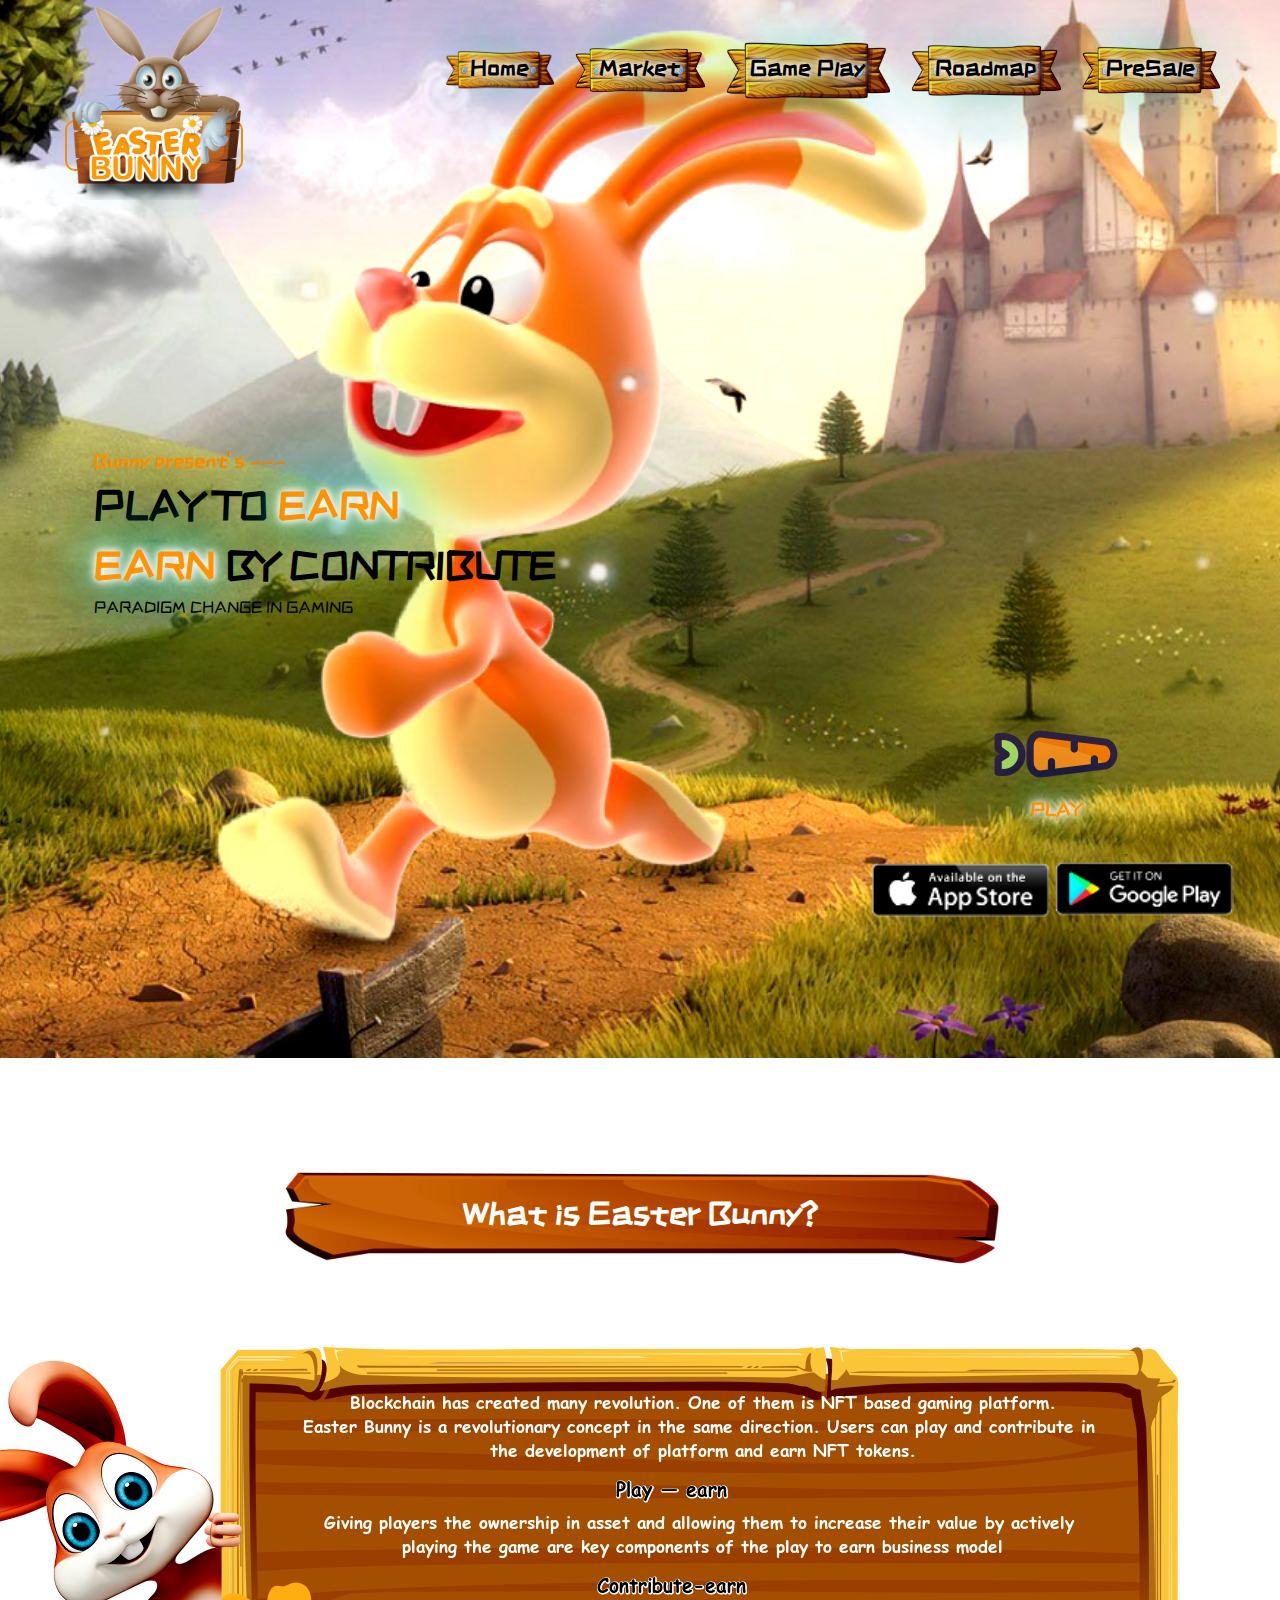
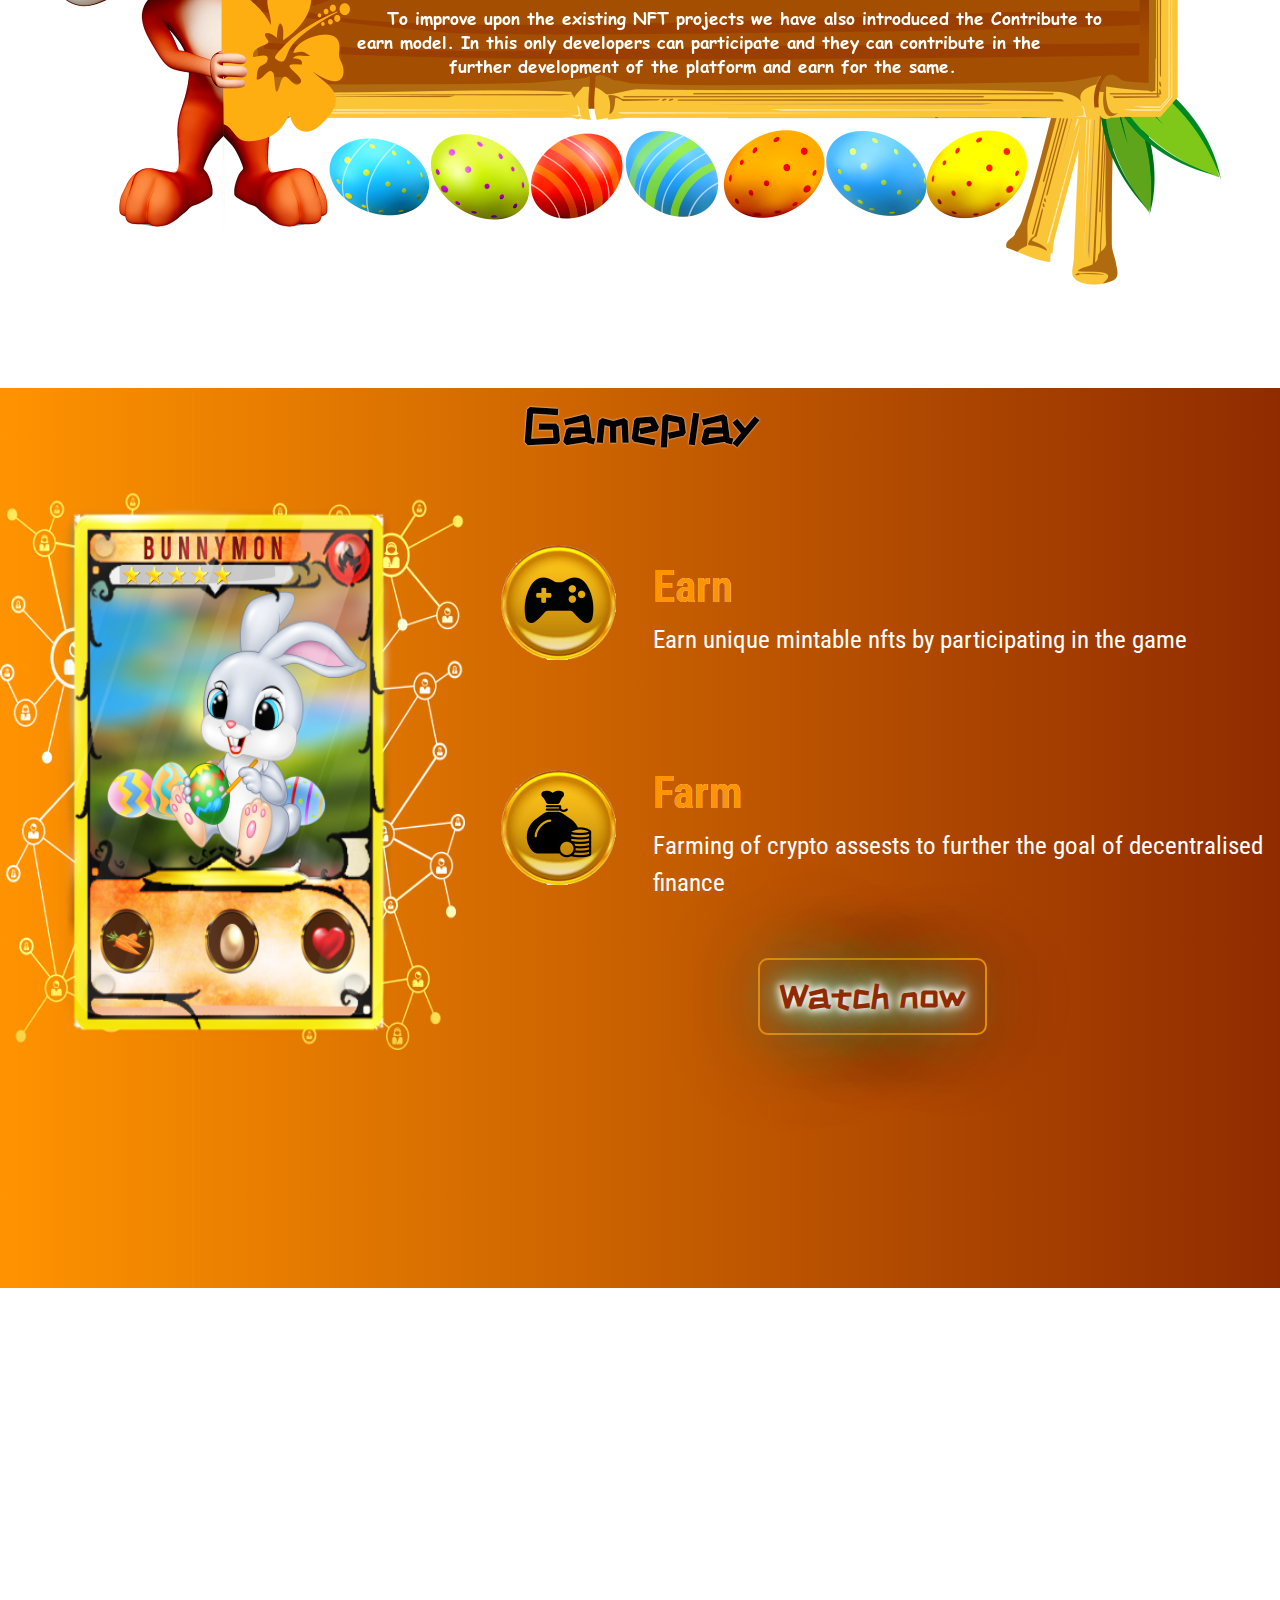
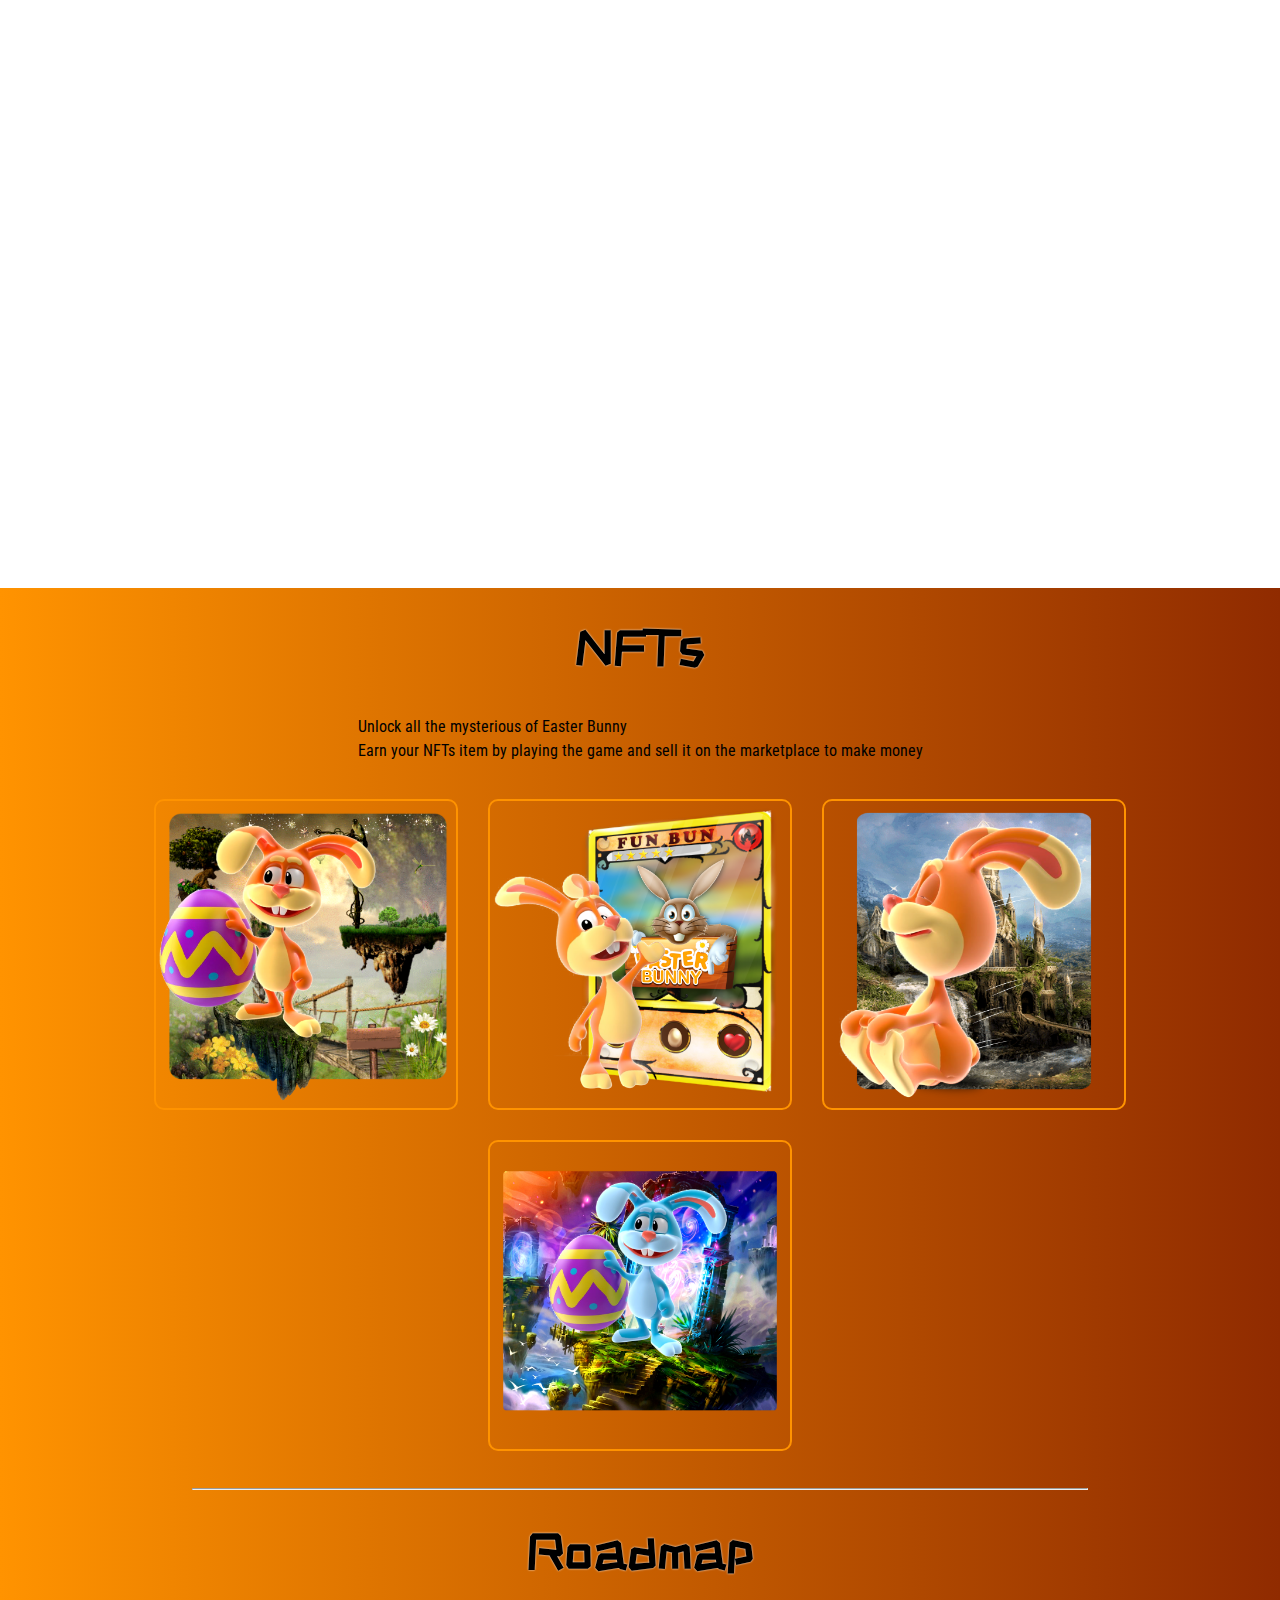
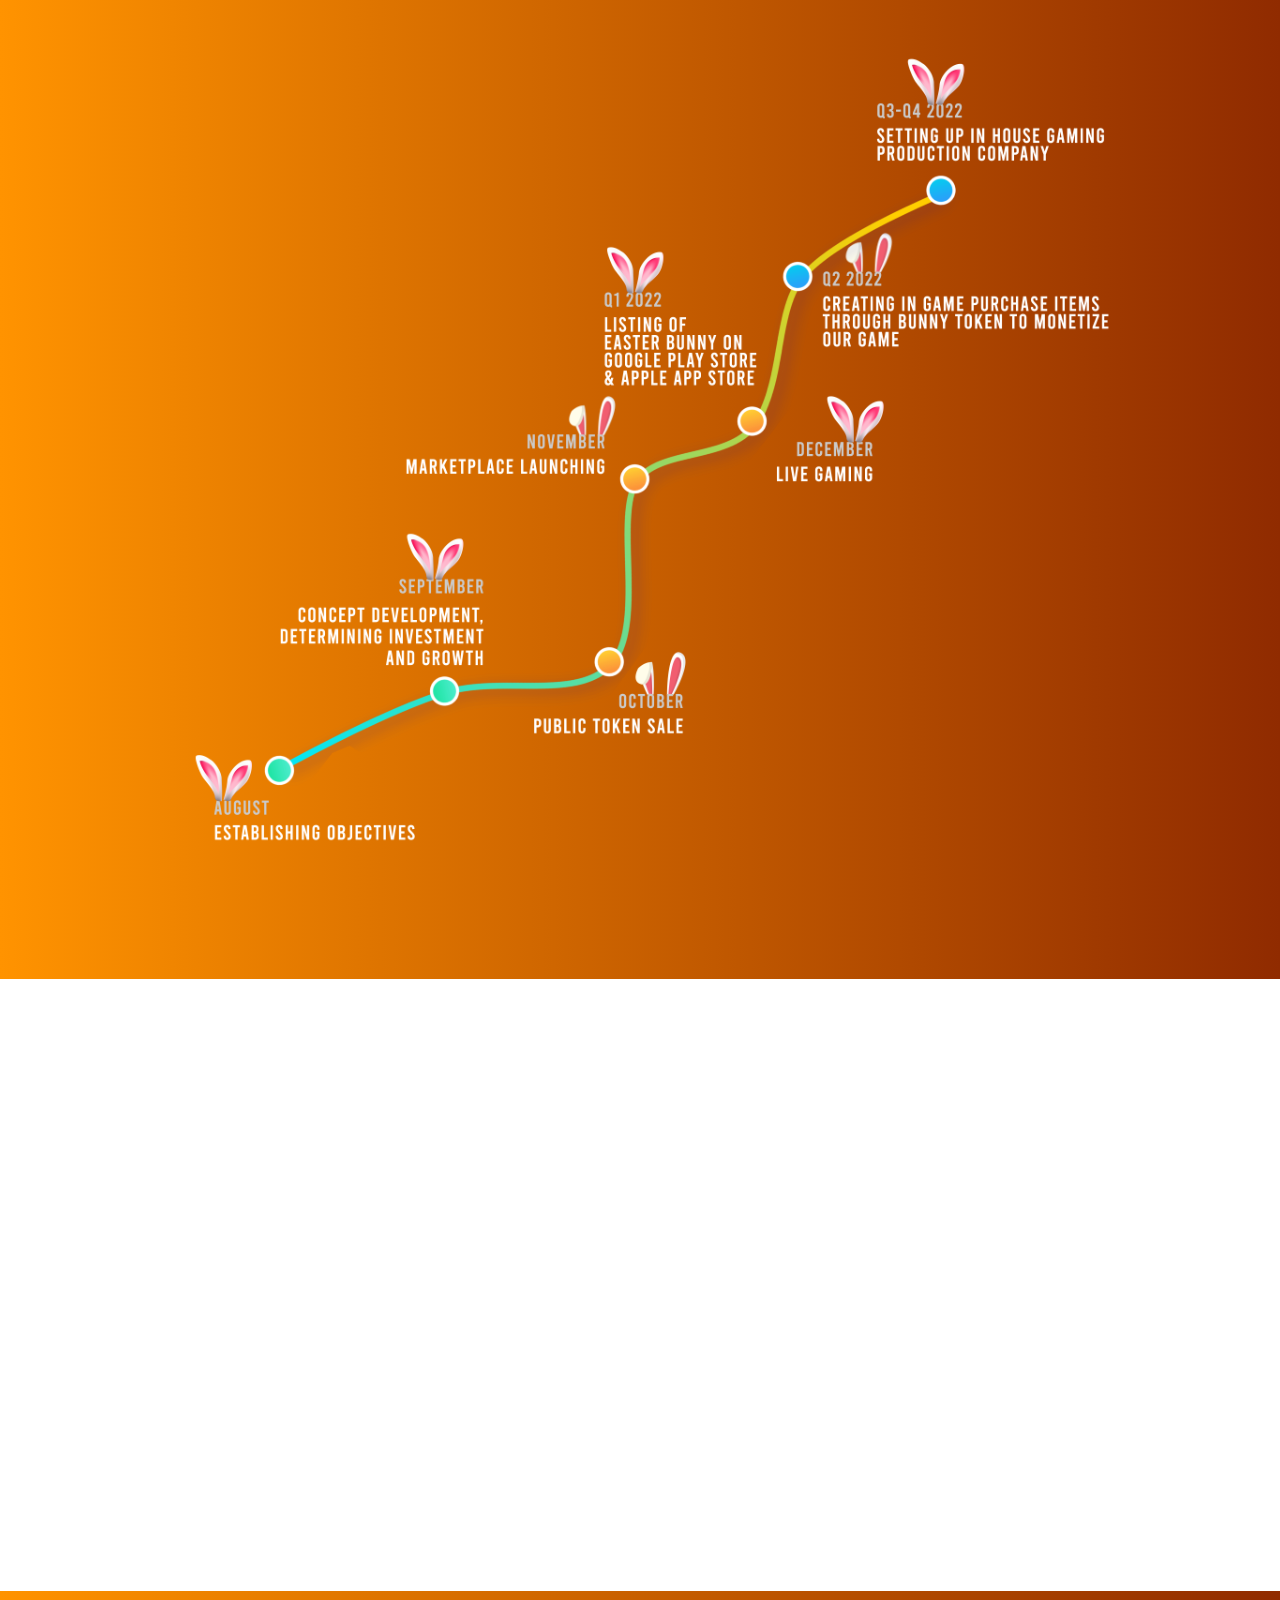
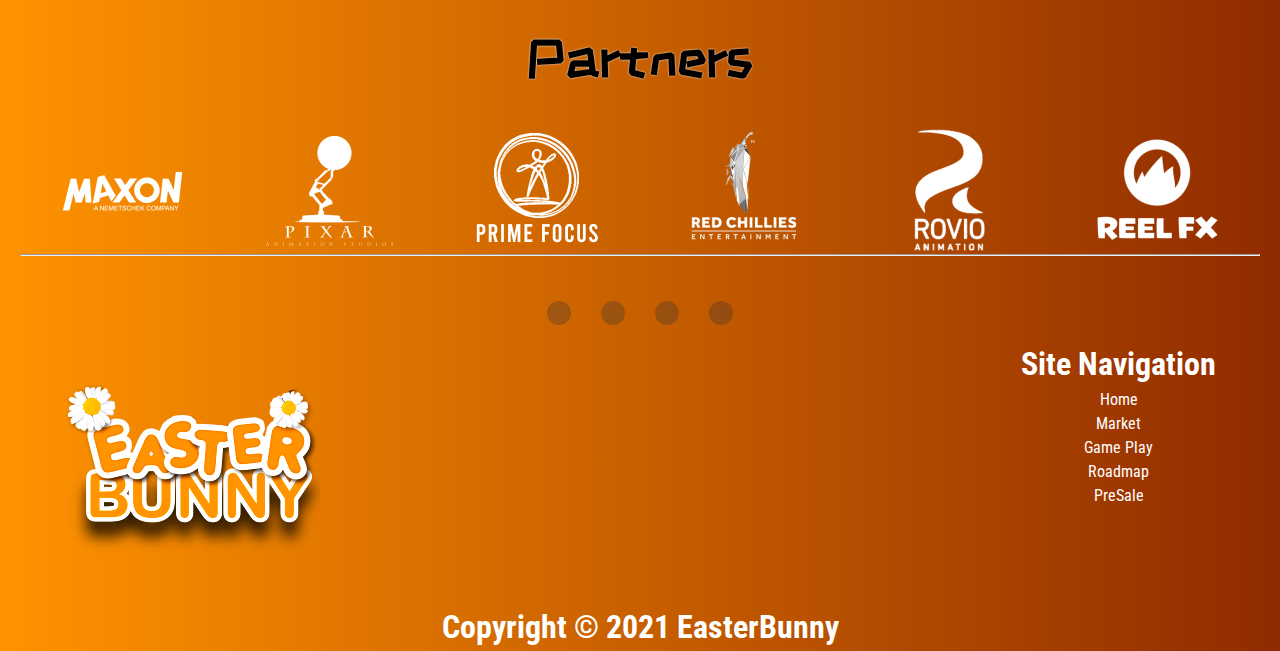
==== commit c05fed97: "logo updated" ====
--- a/index.html
+++ b/index.html
@@ -16,7 +16,7 @@
       href="./img/logo/32x32 new.png"
       type="image/x-icon"
     />
-    <link rel="stylesheet" href="./css/style.css?v=1.0.0.7" />
+    <link rel="stylesheet" href="./css/style.css?v=1.0.0.9" />
     <link rel="stylesheet" href="./css/sliderstyle.css?v=1.0.5" />
     <!-- <link
       rel="stylesheet"
@@ -36,9 +36,10 @@
         Your browser does not support the video tag.
       </video> -->
       <iframe
+        class="yt_player_iframe"
         width="800"
         height="450"
-        src="https://www.youtube.com/embed/wCvYuS9Nz1E"
+        src="https://www.youtube.com/embed/wCvYuS9Nz1E?enablejsapi=1&version=3&playerapiid=ytplayer"
         title="YouTube video player"
         frameborder="0"
         allow="accelerometer; autoplay; clipboard-write; encrypted-media; gyroscope; picture-in-picture"
@@ -296,7 +297,7 @@
             <img src="./img/partner/128x128 prime focus.png" alt="" />
             <img src="./img/partner/128x128 red chillies.png" alt="" />
             <img src="./img/partner/rovio animation 128x128.png" alt="" />
-            <img src="./img/partner/reelfx 128x64.png" alt="" />
+            <img src="./img/partner/reel fx 128x128.png" alt="" />
           </div>
           <hr />
         </div>
@@ -365,6 +366,6 @@
 
     <script src="https://cdnjs.cloudflare.com/ajax/libs/jquery/3.1.0/jquery.min.js"></script>
     <!-- <script src="https://cdnjs.cloudflare.com/ajax/libs/slick-carousel/1.6.0/slick.min.js"></script> -->
-    <script src="./js/main.js"></script>
+    <script src="./js/main.js?v=1.0.0.1"></script>
   </body>
 </html>
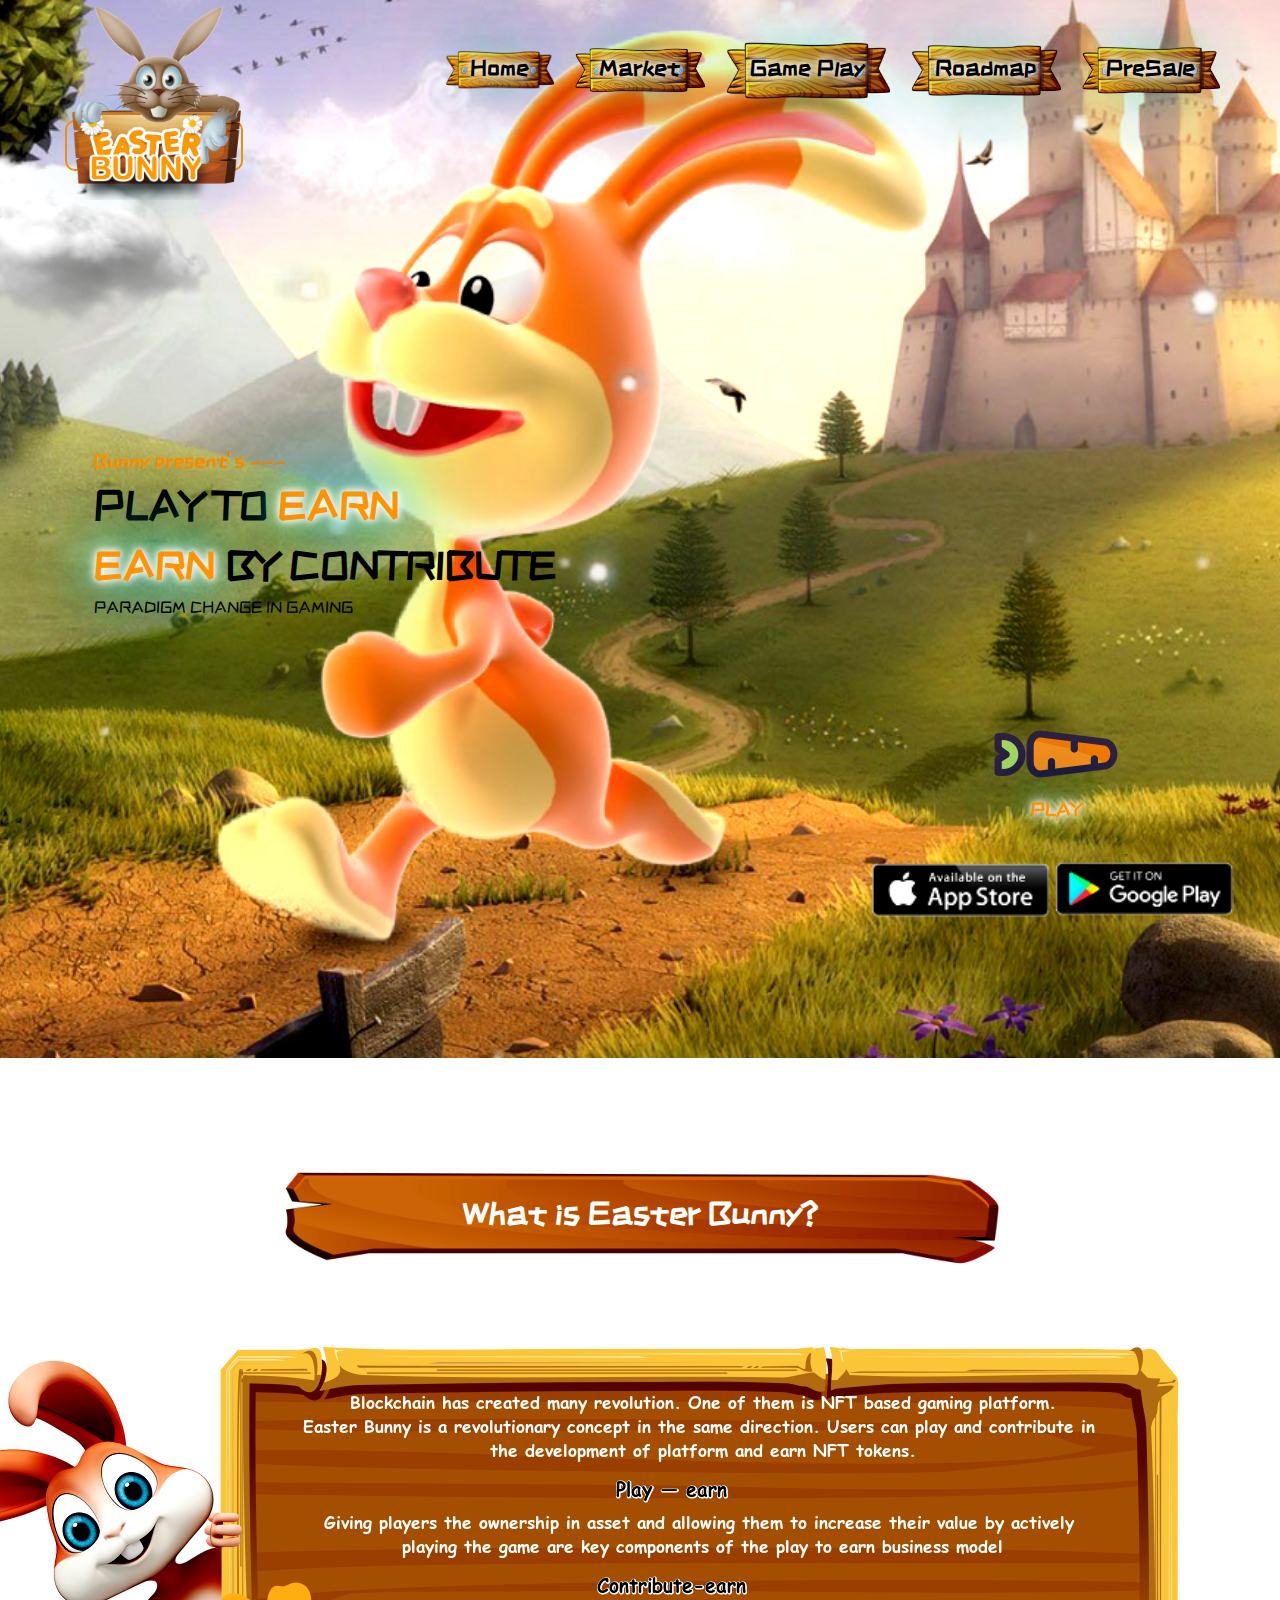
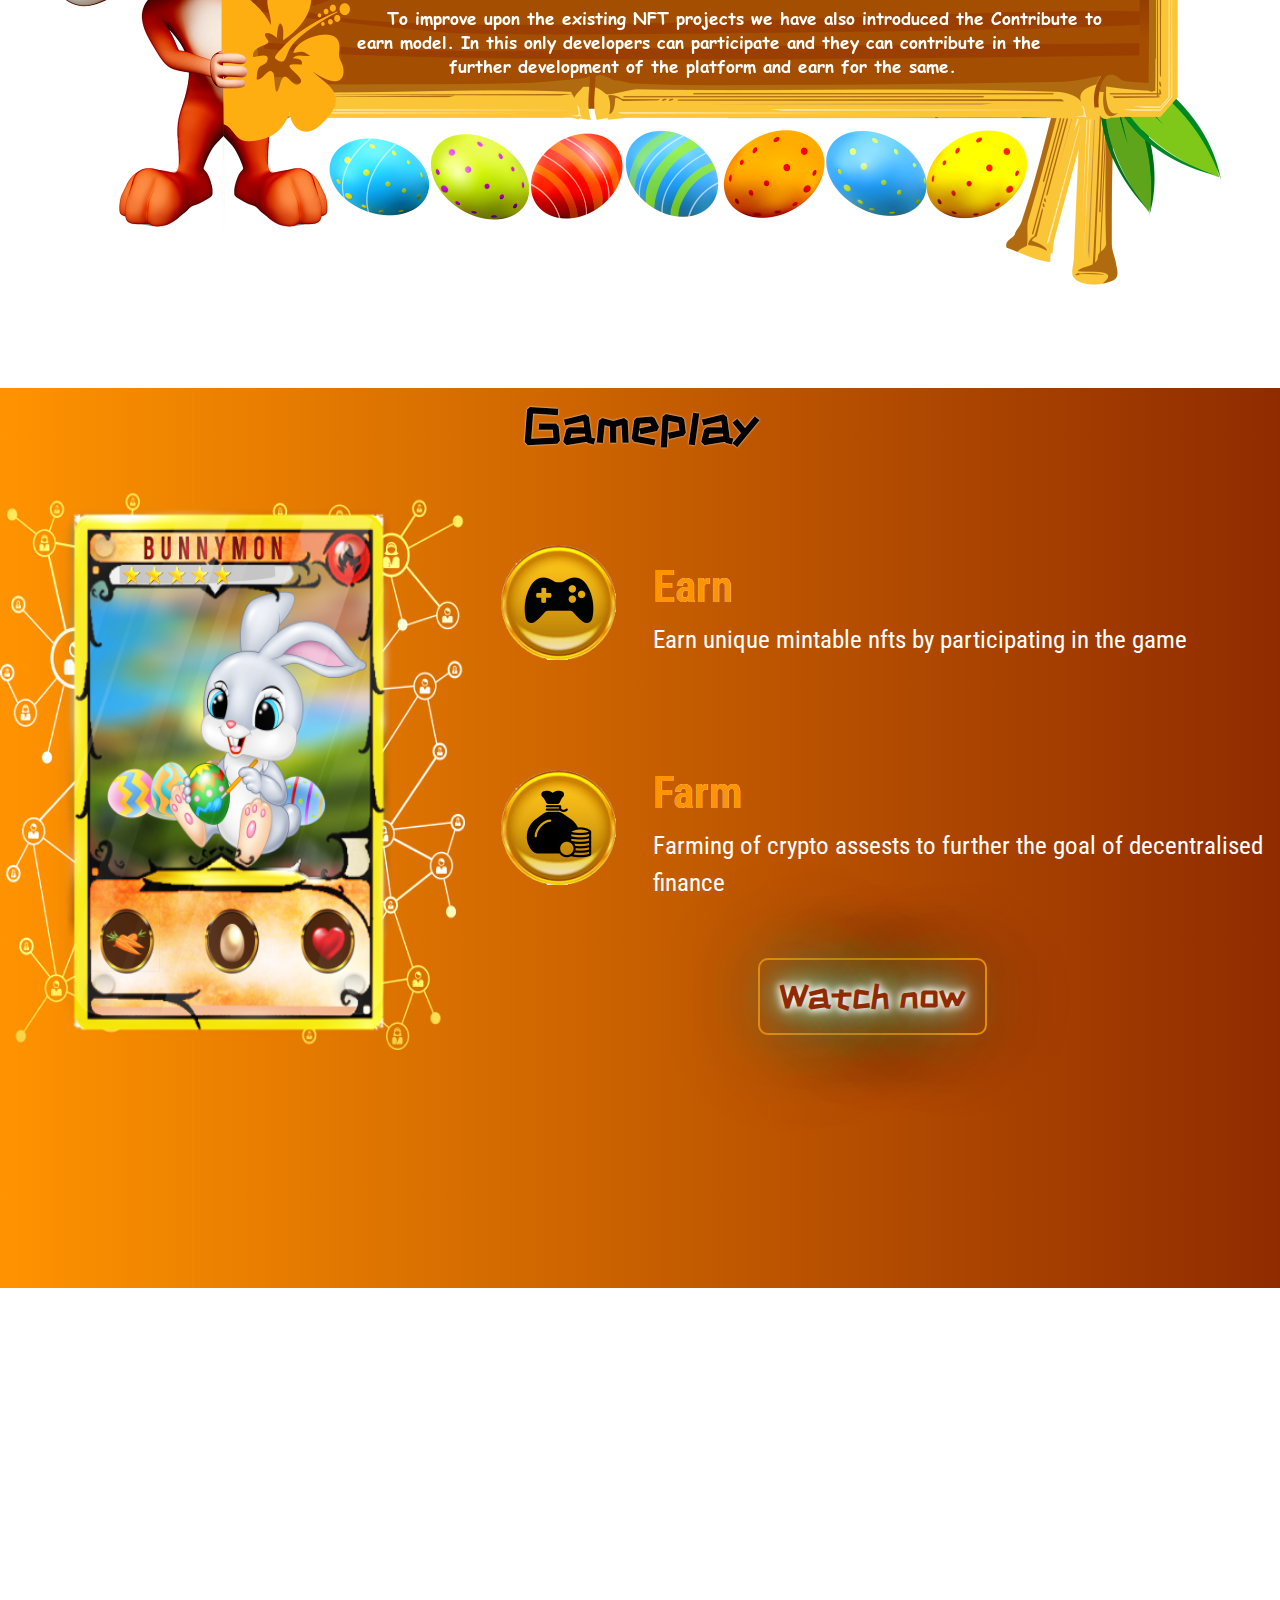
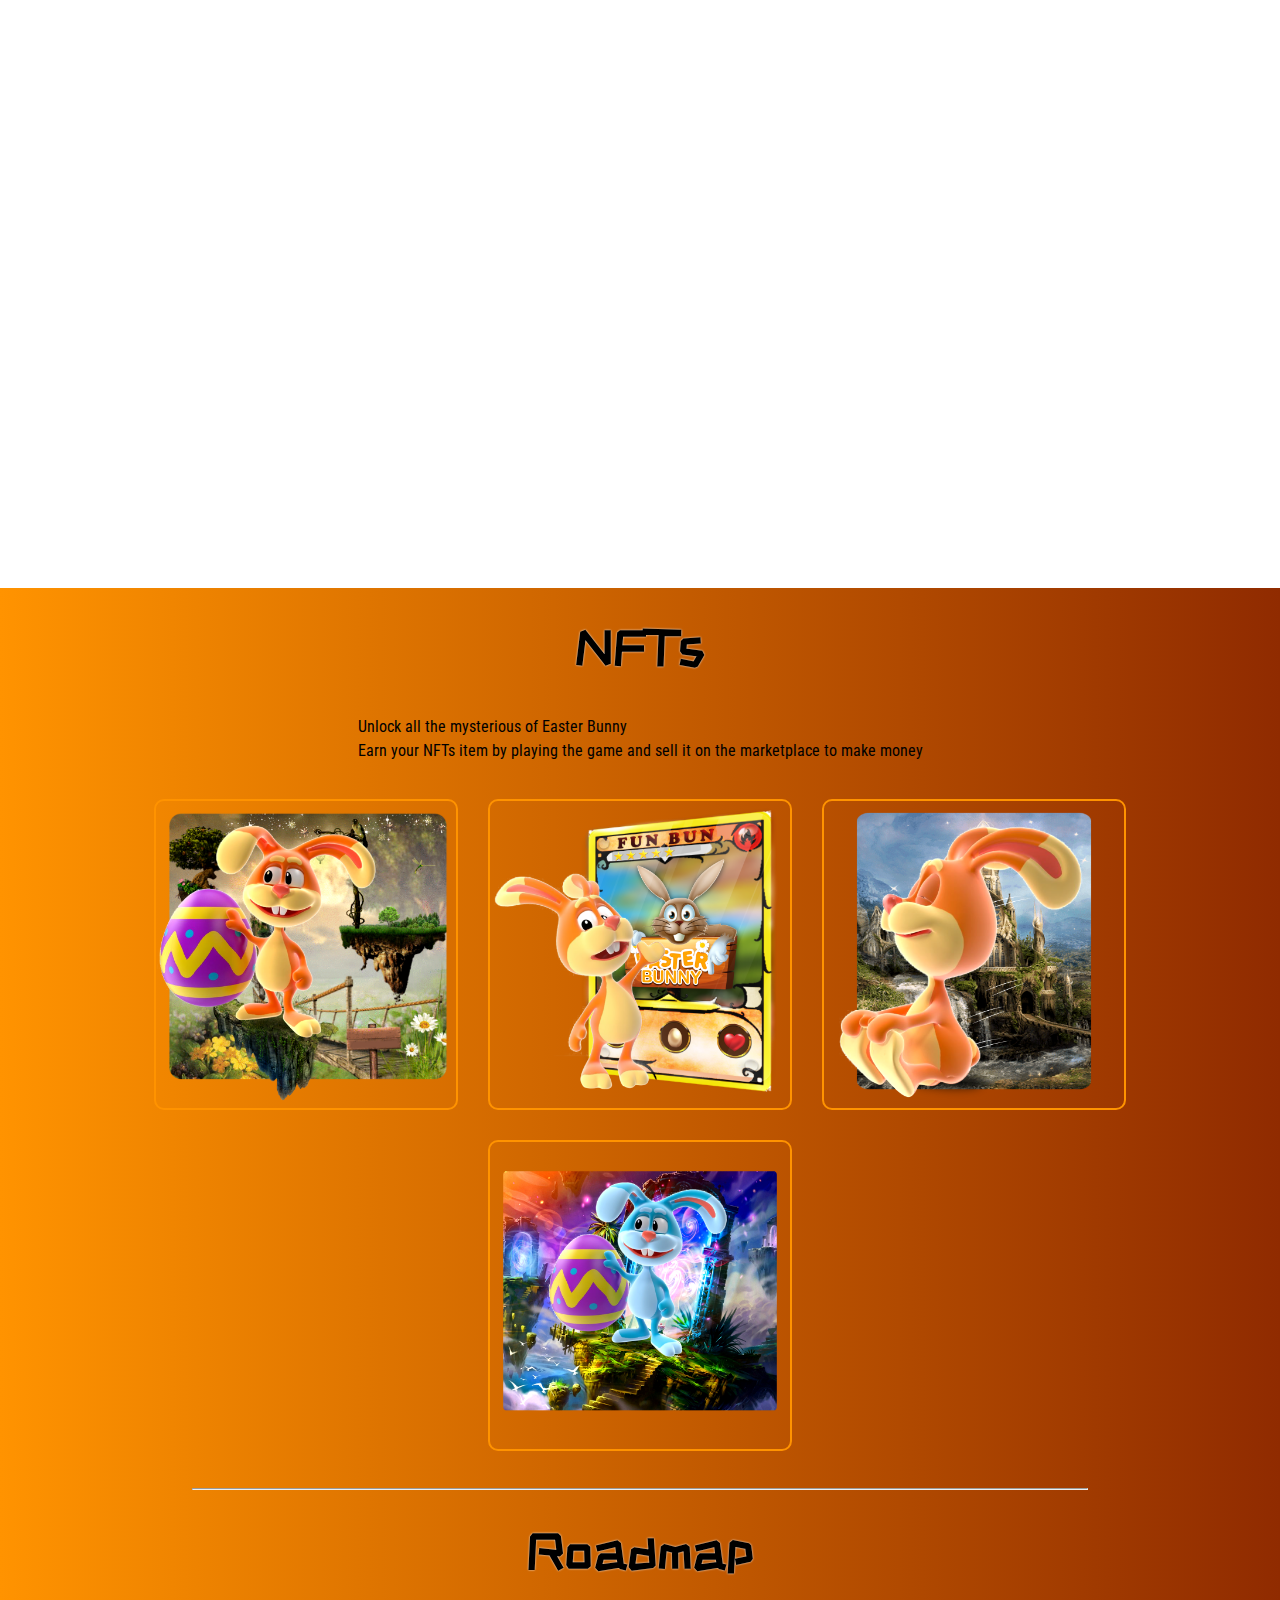
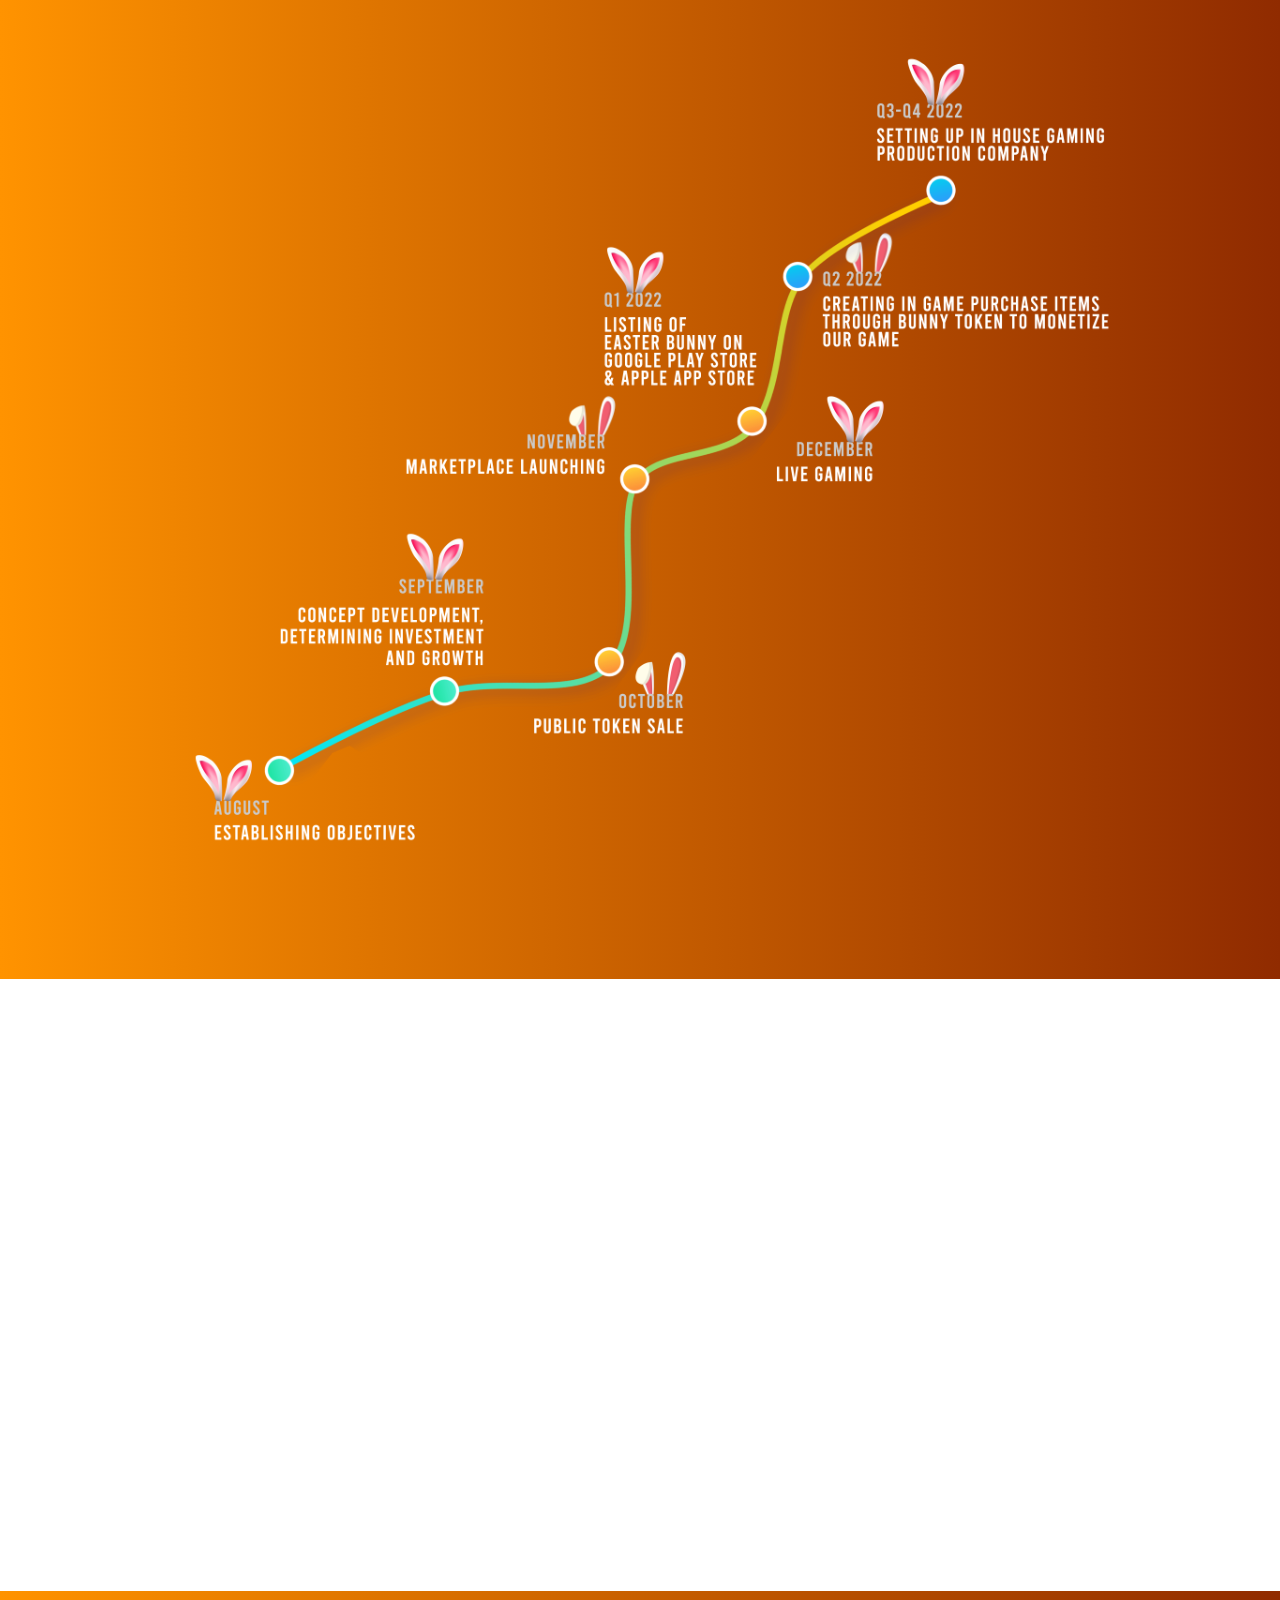
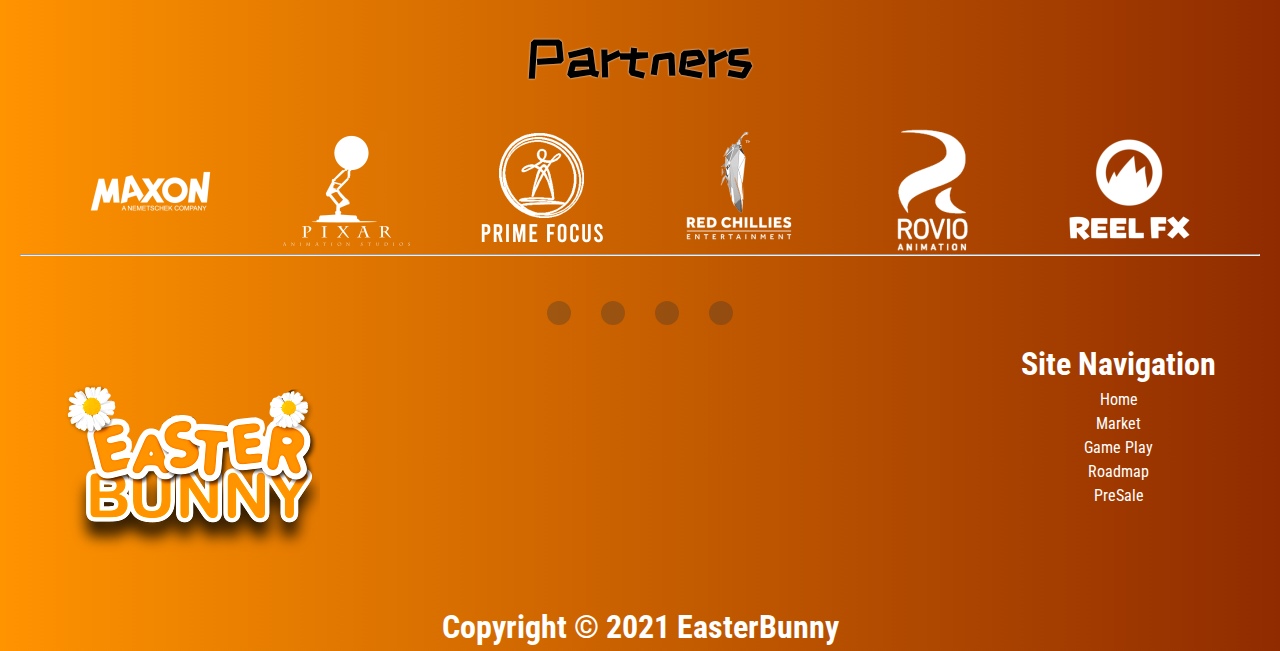
==== commit c6c58c67: "nft cards css update" ====
--- a/index.html
+++ b/index.html
@@ -16,7 +16,7 @@
       href="./img/logo/32x32 new.png"
       type="image/x-icon"
     />
-    <link rel="stylesheet" href="./css/style.css?v=1.0.0.9" />
+    <link rel="stylesheet" href="./css/style.css?v=1.0.0.10" />
     <link rel="stylesheet" href="./css/sliderstyle.css?v=1.0.5" />
     <!-- <link
       rel="stylesheet"
@@ -237,37 +237,45 @@
               <div class="single-card">
                 <img src="./img/bunny gif 512x512.png" alt="" />
                 <div class="card-content">
-                  <h2>Name: <span>?</span></h2>
-                  <h3>Speciality: <span>?</span></h3>
-                  <h3>ID: <span>?</span></h3>
-                  <h1>Price: <span>?</span></h1>
+                  <div class="card-area">
+                    <h2>Name: <span class="card-area-text">?</span></h2>
+                    <h3>Speciality: <span class="card-area-text">?</span></h3>
+                    <h3>ID: <span class="card-area-text">?</span></h3>
+                    <h1>Price: <span class="card-area-text">?</span></h1>
+                  </div>
                 </div>
               </div>
               <div class="single-card">
                 <img src="./img/sl2.png" alt="" />
                 <div class="card-content">
-                  <h2>Name: <span>?</span></h2>
-                  <h3>Speciality: <span>?</span></h3>
-                  <h3>ID: <span>?</span></h3>
-                  <h1>Price: <span>?</span></h1>
+                  <div class="card-area">
+                    <h2>Name: <span class="card-area-text">?</span></h2>
+                    <h3>Speciality: <span class="card-area-text">?</span></h3>
+                    <h3>ID: <span class="card-area-text">?</span></h3>
+                    <h1>Price: <span class="card-area-text">?</span></h1>
+                  </div>
                 </div>
               </div>
               <div class="single-card">
                 <img src="./img/512x512 2.png" alt="" />
                 <div class="card-content">
-                  <h2>Name: <span>?</span></h2>
-                  <h3>Speciality: <span>?</span></h3>
-                  <h3>ID: <span>?</span></h3>
-                  <h1>Price: <span>?</span></h1>
+                  <div class="card-area">
+                    <h2>Name: <span class="card-area-text">?</span></h2>
+                    <h3>Speciality: <span class="card-area-text">?</span></h3>
+                    <h3>ID: <span class="card-area-text">?</span></h3>
+                    <h1>Price: <span class="card-area-text">?</span></h1>
+                  </div>
                 </div>
               </div>
               <div class="single-card">
                 <img src="./img/512x512 nft bunny.png" alt="" />
                 <div class="card-content">
-                  <h2>Name: <span>?</span></h2>
-                  <h3>Speciality: <span>?</span></h3>
-                  <h3>ID: <span>?</span></h3>
-                  <h1>Price: <span>?</span></h1>
+                  <div class="card-area">
+                    <h2>Name: <span class="card-area-text">?</span></h2>
+                    <h3>Speciality: <span class="card-area-text">?</span></h3>
+                    <h3>ID: <span class="card-area-text">?</span></h3>
+                    <h1>Price: <span class="card-area-text">?</span></h1>
+                  </div>
                 </div>
               </div>
             </div>
@@ -309,7 +317,7 @@
             ><i class="fab fa-2x fa-twitter"></i
           ></a>
           <a
-            href="https://t.me/joinchat/ZpvEsgDvkIthYmNh"
+            href="https://t.me/EasterBunnyChat"
             target="_blank"
             rel="noopener noreferrer"
             ><i class="fab fa-2x fa-telegram-plane"></i
--- a/css/style.css
+++ b/css/style.css
@@ -762,9 +762,13 @@
 .single-card .card-content {
   display: none;
 }
+.card-content .card-area {
+  background-color: #902b00;
+  text-align: center;
+}
 .single-card:hover .card-content {
   display: flex;
-  background-color: #902b00;
+  background-color: #902b00a0;
   border: 2px solid var(--btn);
   border-radius: 10px;
   position: absolute;
@@ -785,7 +789,9 @@
   font-family: "ZCOOL KuaiLe", cursive;
   text-shadow: 0 0 2px white;
 }
-
+.card-area-text {
+  color: white;
+}
 .single-card img {
   height: 300px;
   width: 300px;
@@ -894,7 +900,7 @@
 .partner-logo {
   display: flex;
   width: 100%;
-  justify-content: space-around;
+  justify-content: space-evenly;
   flex-wrap: wrap;
 }
 
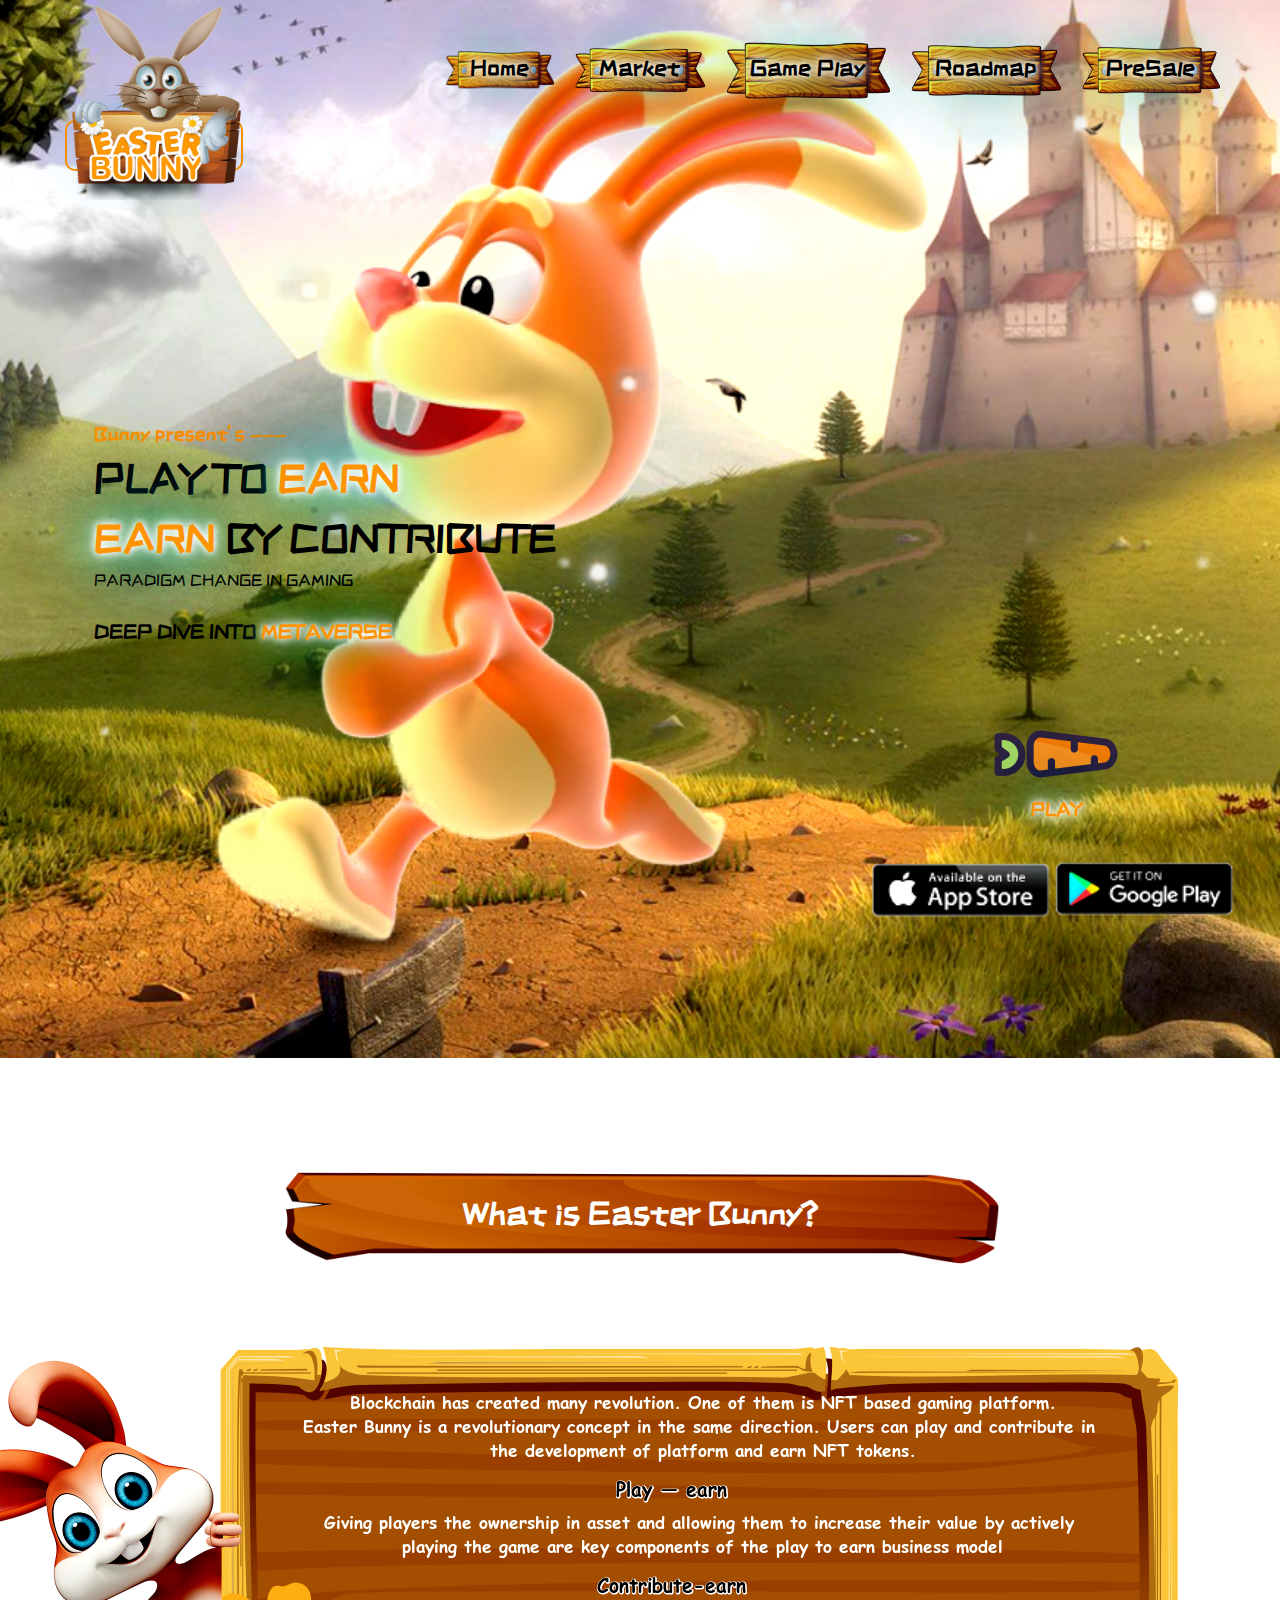
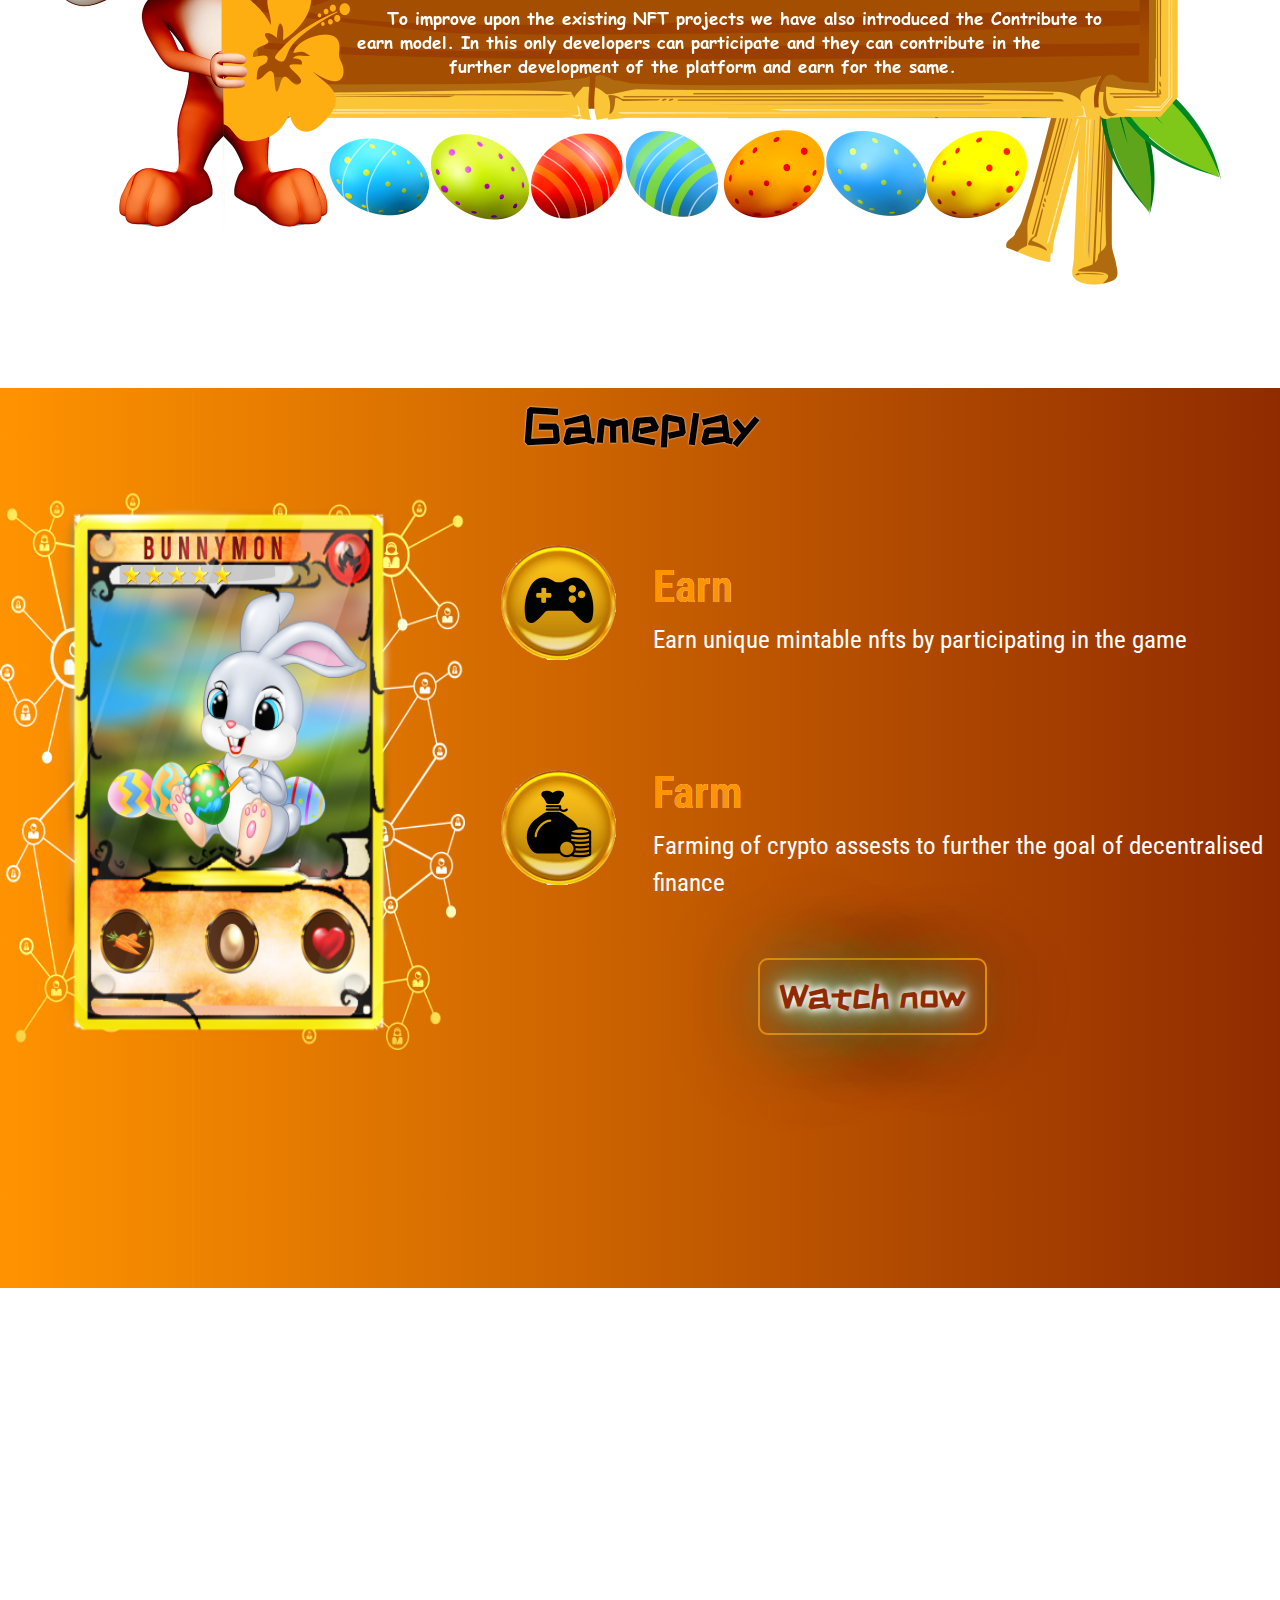
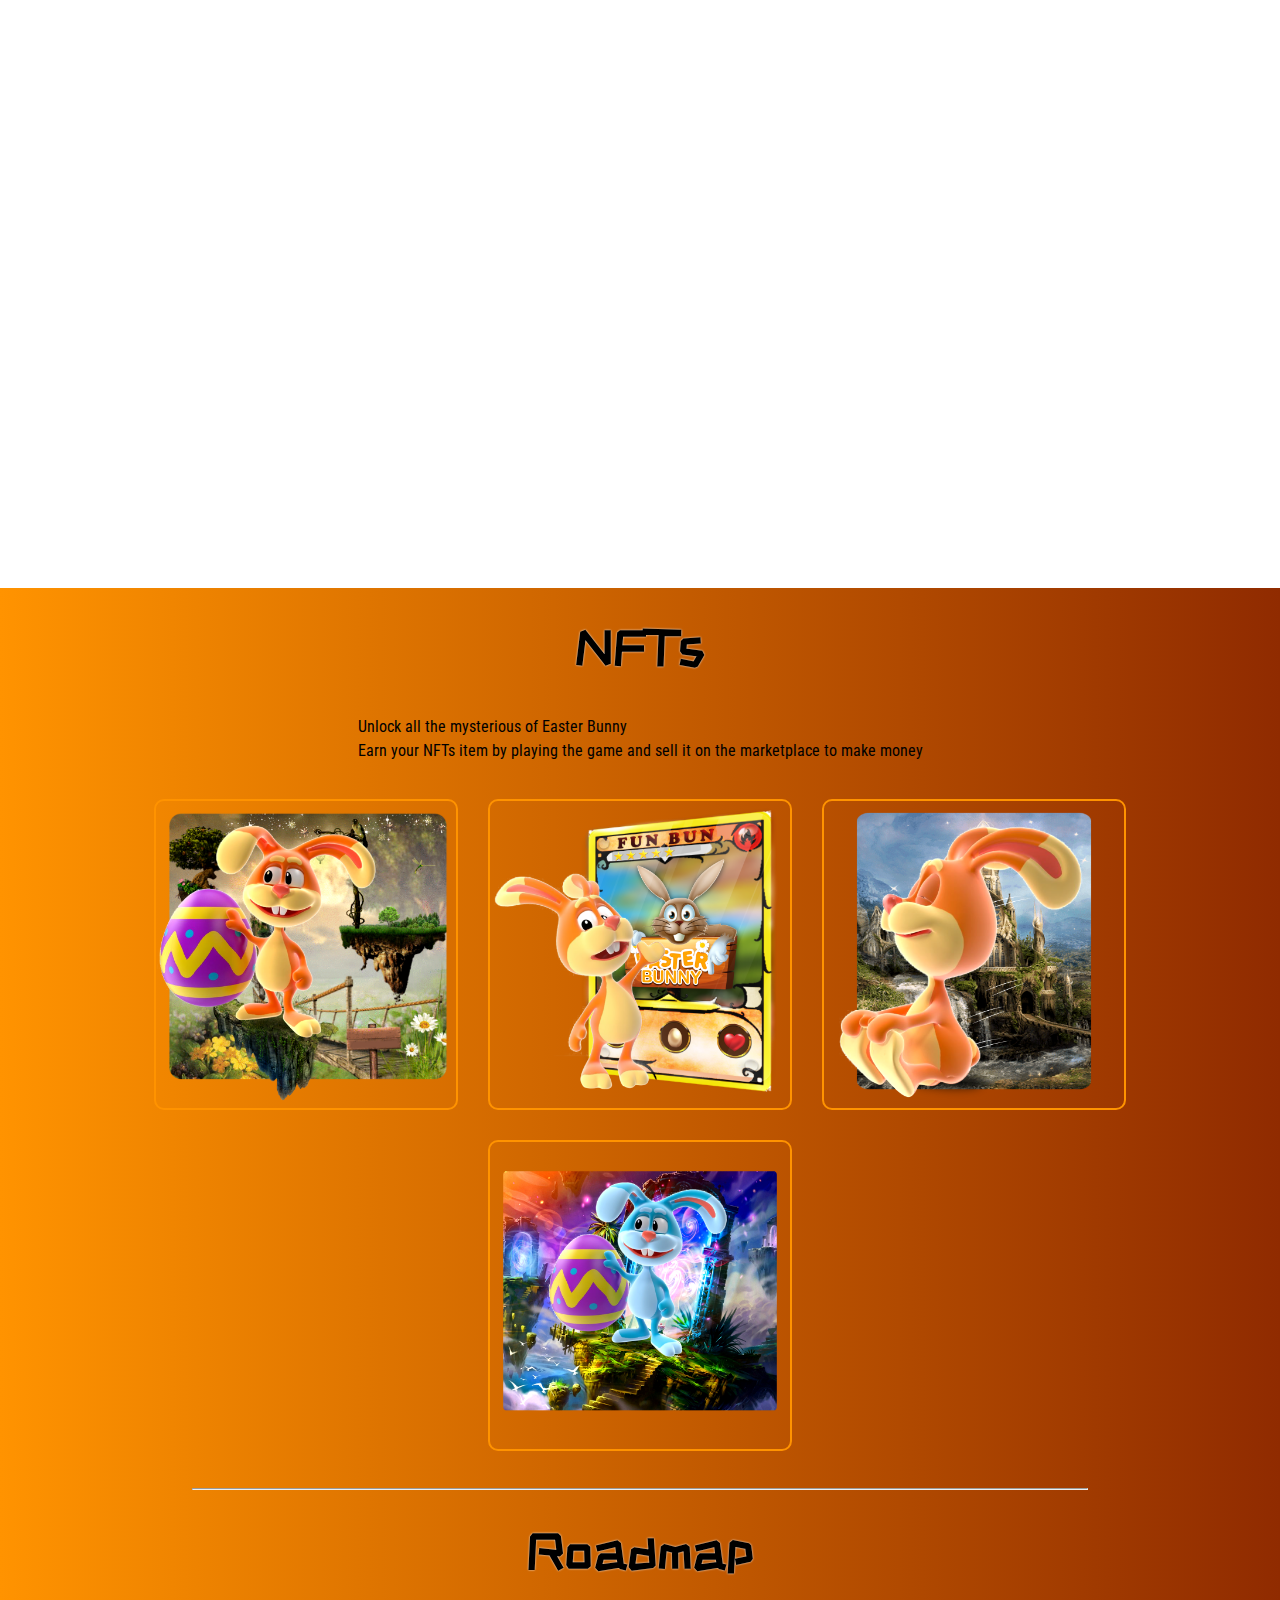
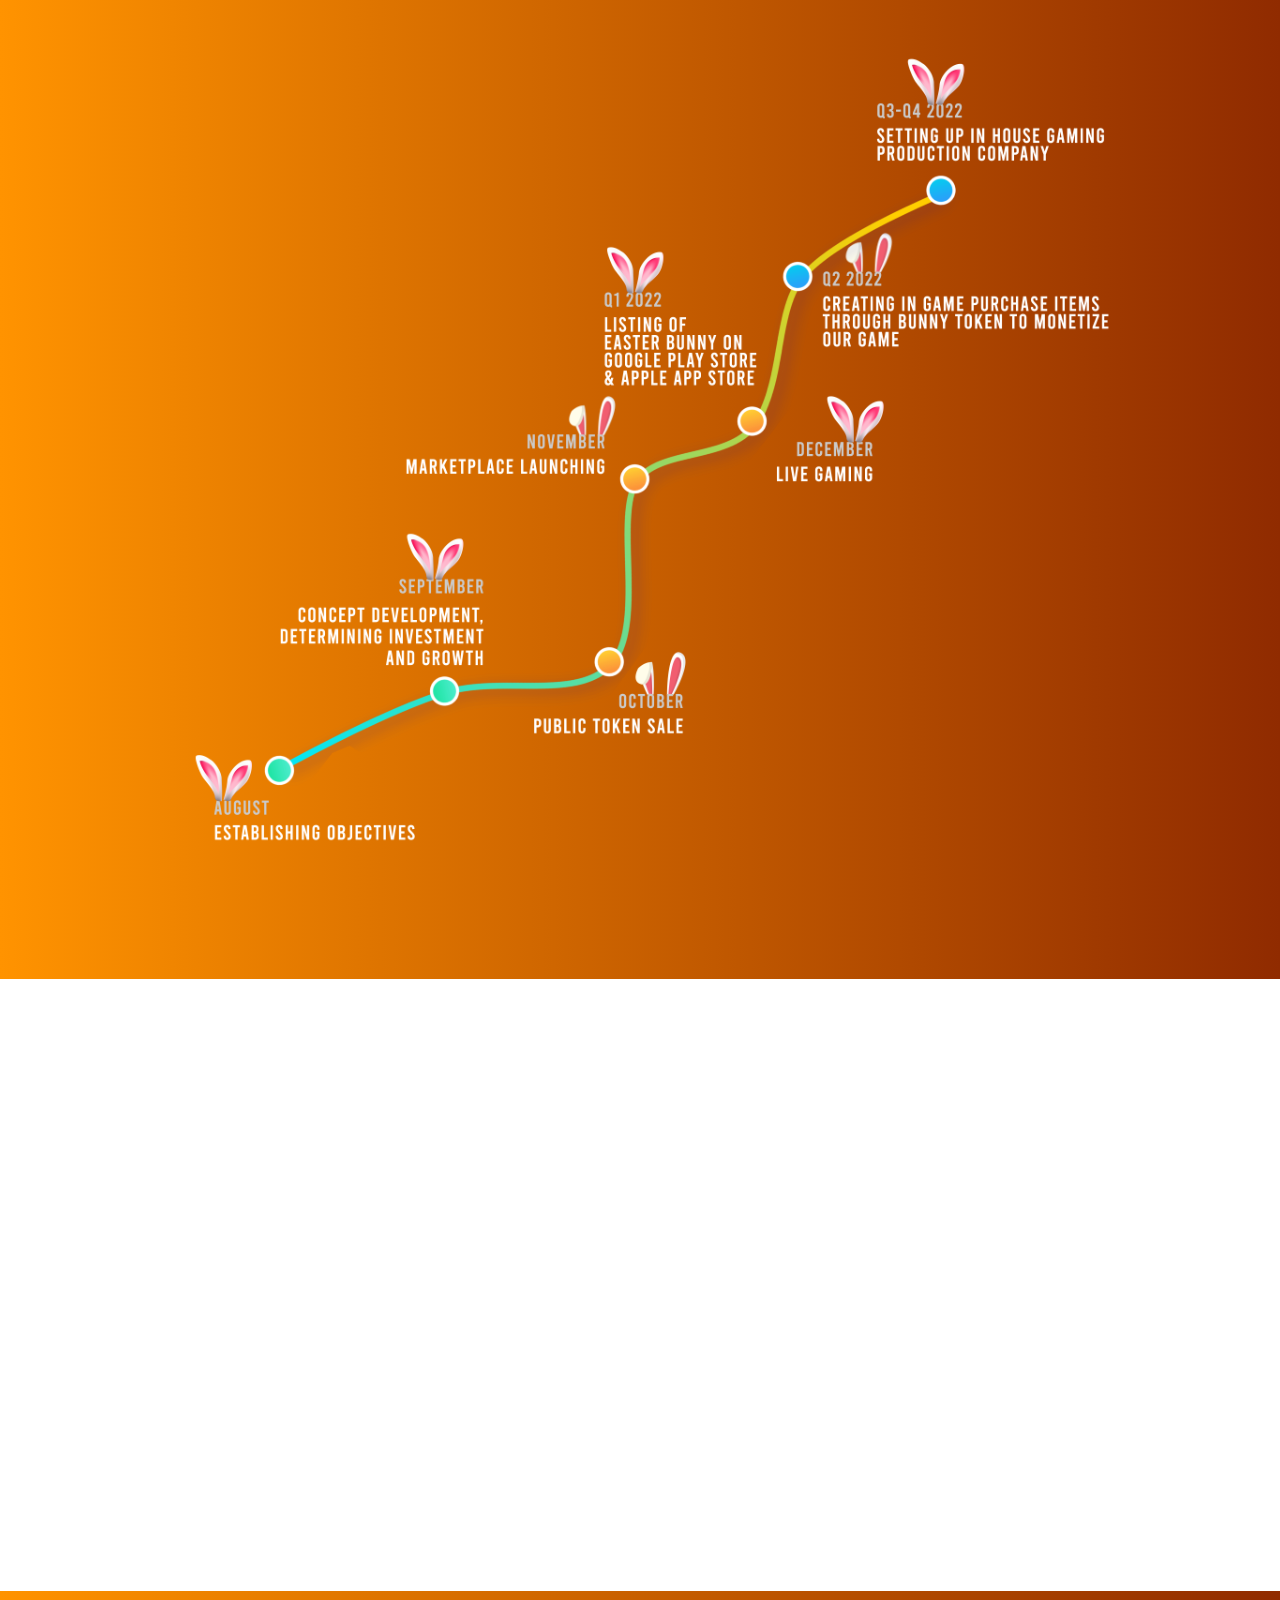
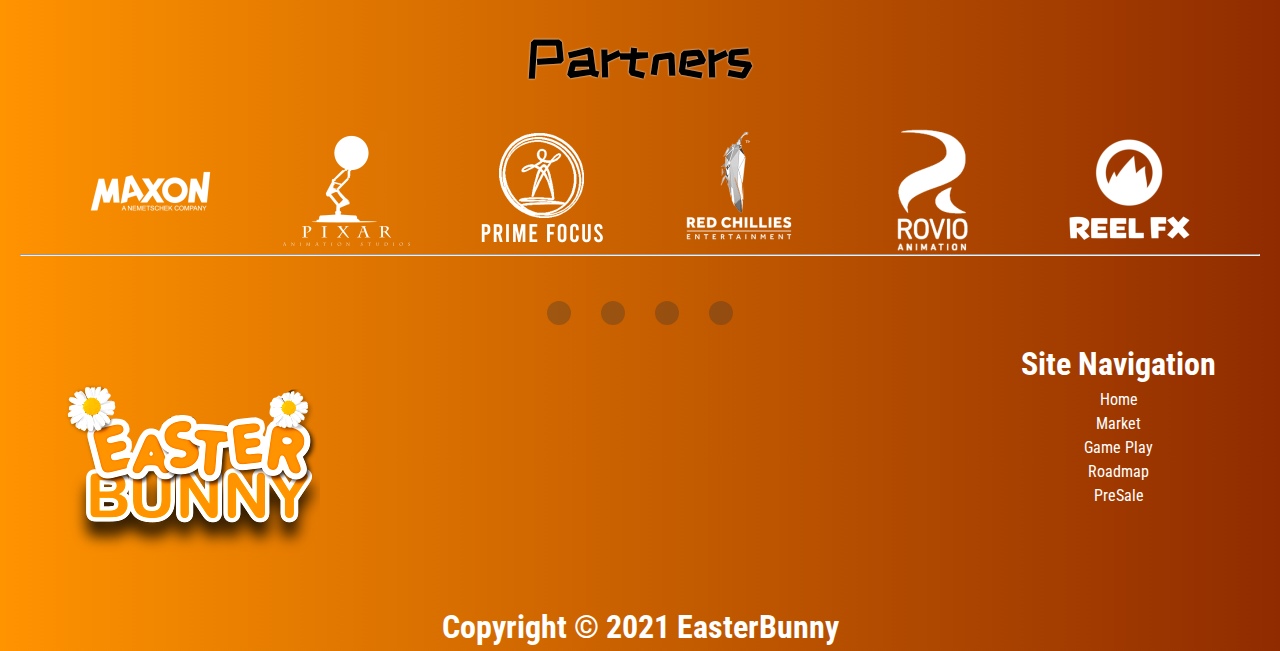
==== commit ca87b486: "metaverse" ====
--- a/index.html
+++ b/index.html
@@ -16,7 +16,7 @@
       href="./img/logo/32x32 new.png"
       type="image/x-icon"
     />
-    <link rel="stylesheet" href="./css/style.css?v=1.0.0.10" />
+    <link rel="stylesheet" href="./css/style.css?v=1.0.0.11" />
     <link rel="stylesheet" href="./css/sliderstyle.css?v=1.0.5" />
     <!-- <link
       rel="stylesheet"
@@ -121,6 +121,10 @@
               by Contribute
             </h1>
             <p>Paradigm change in gaming</p>
+            <br />
+            <p style="font-size: 20px; font-weight: 700">
+              Deep Dive into <span class="glow">METAVERSE</span>
+            </p>
           </div>
           <div class="right-hero col" onclick="startsoon()">
             <div class="hero-btn btn-s glow">
--- a/css/style.css
+++ b/css/style.css
@@ -513,9 +513,8 @@
   color: var(--btn);
 }
 
-.nft-display,
-.gameplay {
-  height: 100vh;
+.nft-display {
+  min-height: 100vh;
 }
 
 .discovery {
@@ -527,7 +526,7 @@
   justify-content: center;
   /* min-height: 70vh; */
   width: 100%;
-  flex-wrap: wrap;
+  /* flex-wrap: wrap; */
 }
 
 .left-display img {
@@ -578,6 +577,7 @@
 }
 .left-display-container img {
   margin-right: 10%;
+  max-width: 100;
 }
 .left-display {
   display: none;
@@ -632,7 +632,7 @@
   display: flex;
   flex-direction: column;
   align-items: center;
-  height: 100vh;
+  min-height: 100vh;
   background: linear-gradient(90deg, var(--btn) 0%, var(--btn-hover) 100%);
   position: relative;
 }
